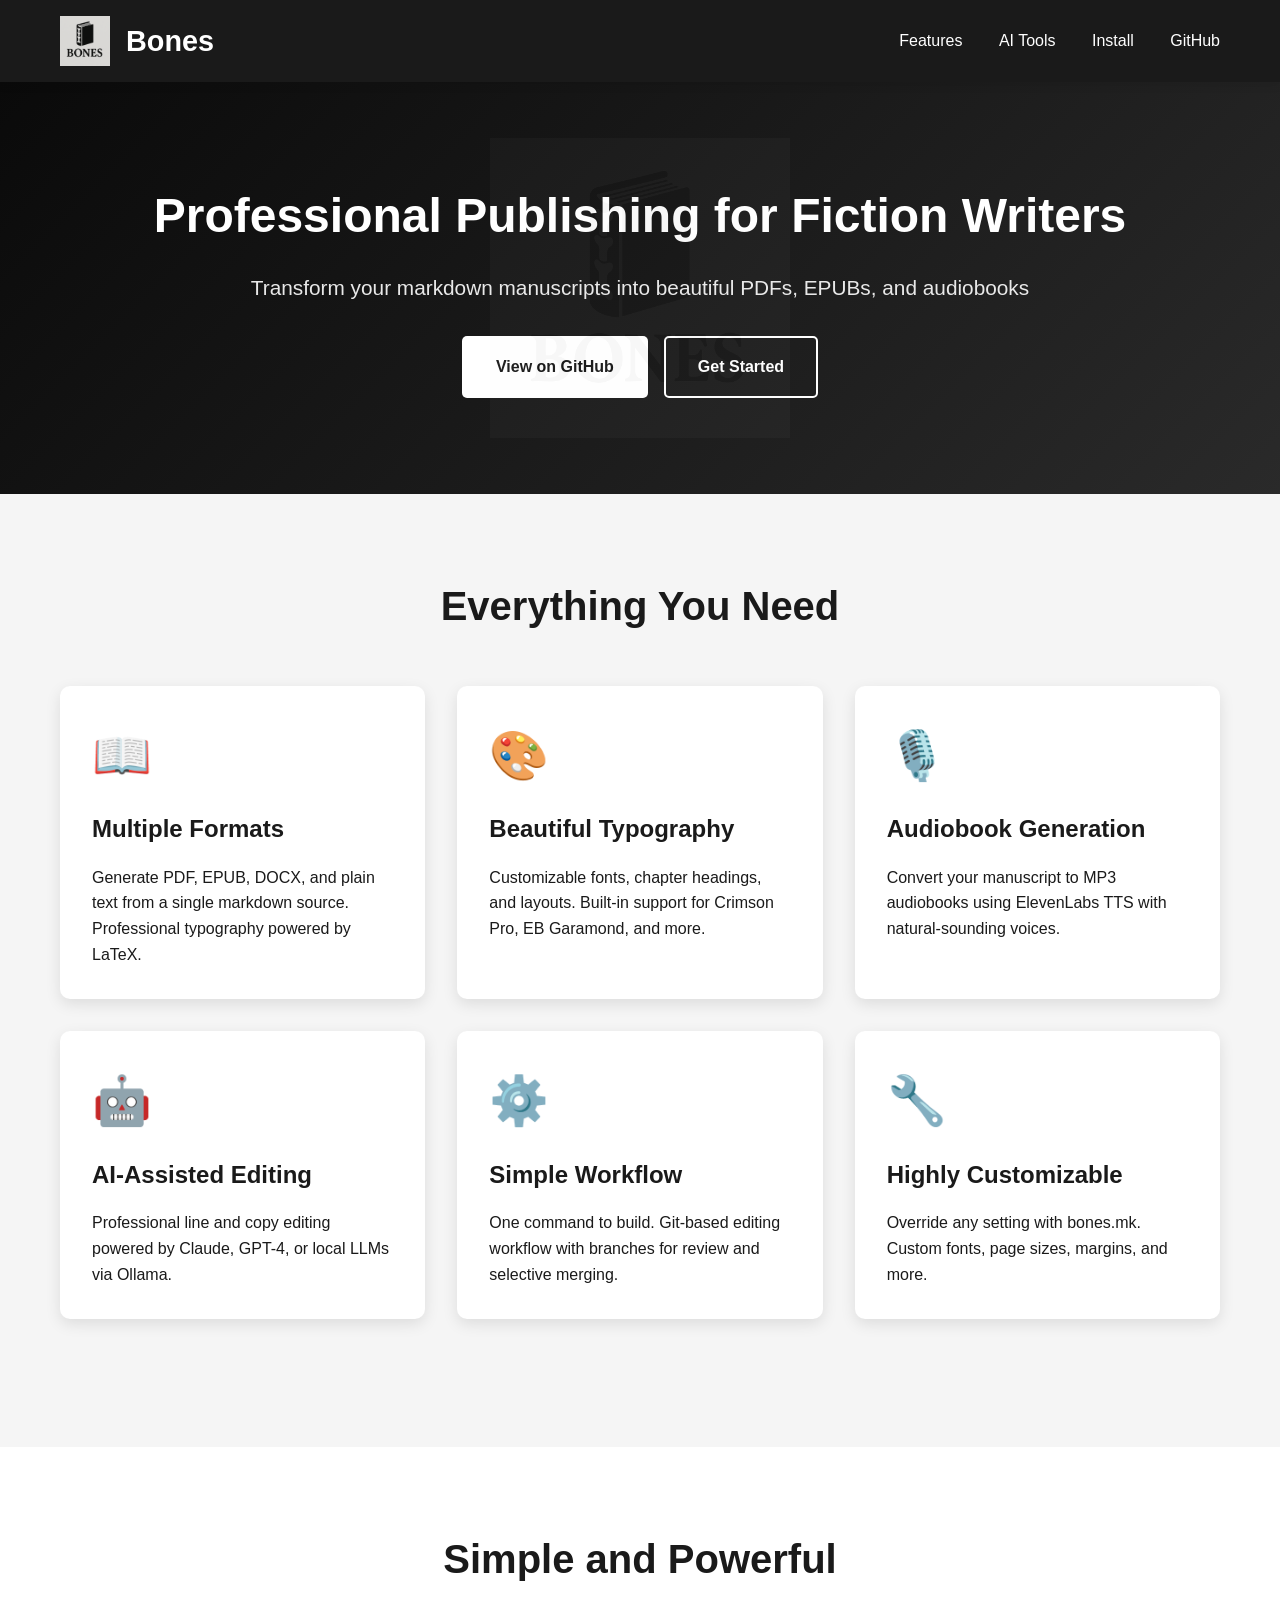
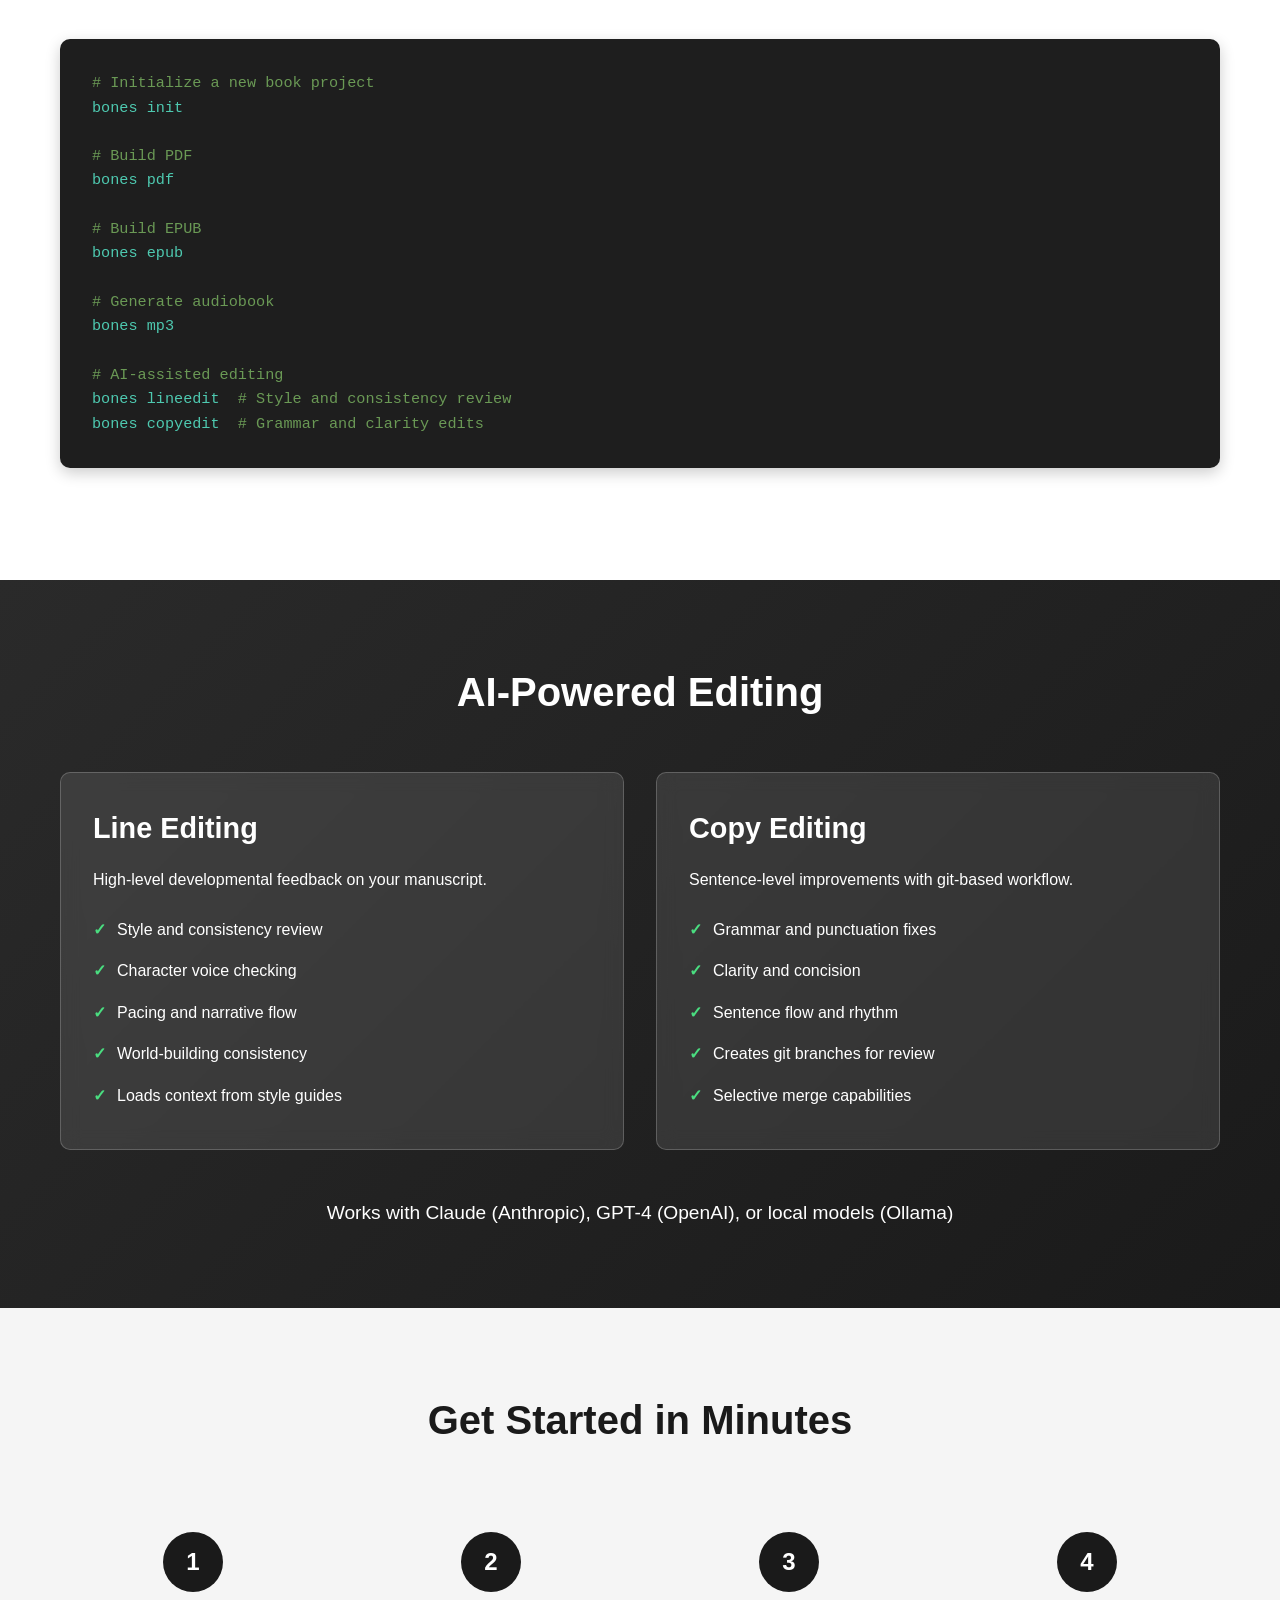
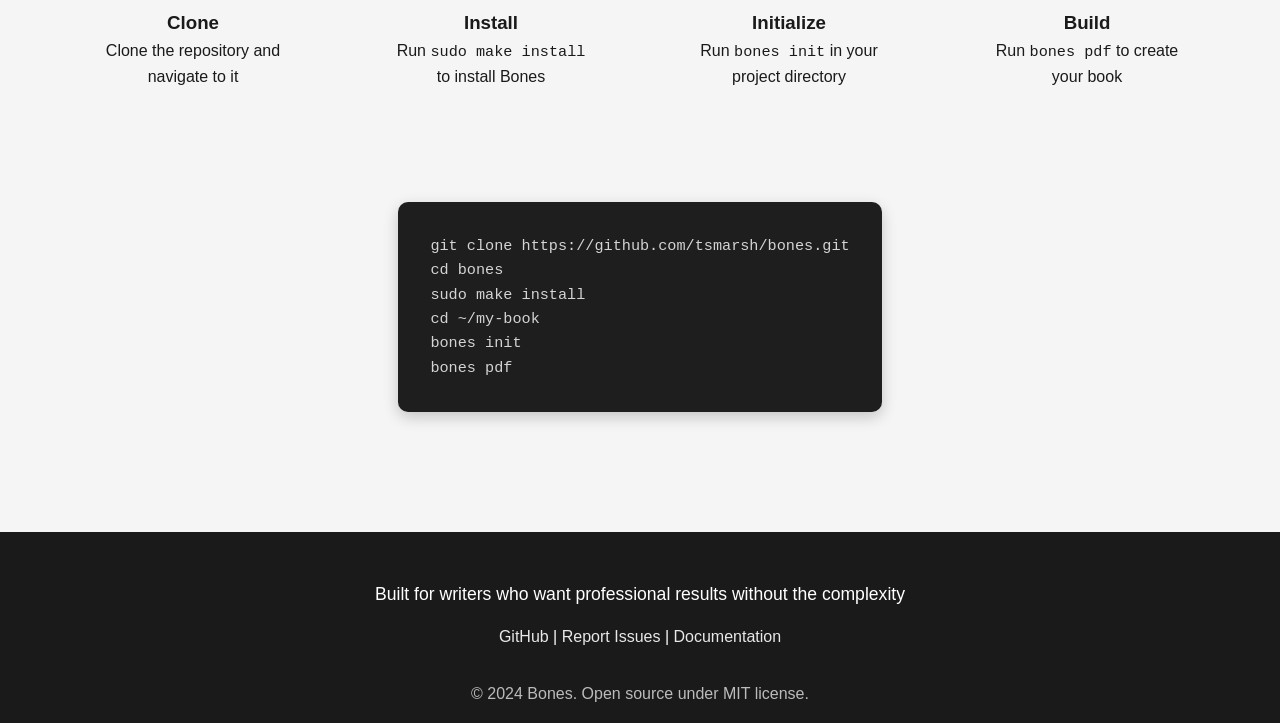
==== docs/index.html @ 6c6af1ef "adding product page" ====
<!DOCTYPE html>
<html lang="en">
<head>
    <meta charset="UTF-8">
    <meta name="viewport" content="width=device-width, initial-scale=1.0">
    <meta name="description" content="Bones - A professional publishing toolchain for fiction writers. Transform markdown into beautiful PDFs, EPUBs, and audiobooks with AI-assisted editing.">
    <title>Bones - Professional Publishing for Fiction Writers</title>
    <style>
        * {
            margin: 0;
            padding: 0;
            box-sizing: border-box;
        }

        :root {
            --primary: #1a1a1a;
            --secondary: #2a2a2a;
            --accent: #404040;
            --light: #f5f5f5;
            --dark: #0a0a0a;
            --code-bg: #1e1e1e;
            --bone-white: #e8e8e8;
        }

        body {
            font-family: -apple-system, BlinkMacSystemFont, 'Segoe UI', Roboto, 'Helvetica Neue', Arial, sans-serif;
            line-height: 1.6;
            color: var(--primary);
            background: #fff;
        }

        .container {
            max-width: 1200px;
            margin: 0 auto;
            padding: 0 20px;
        }

        /* Header */
        header {
            background: var(--primary);
            color: white;
            padding: 1rem 0;
            position: sticky;
            top: 0;
            z-index: 100;
            box-shadow: 0 2px 10px rgba(0,0,0,0.1);
        }

        header .container {
            display: flex;
            justify-content: space-between;
            align-items: center;
        }

        header .logo-container {
            display: flex;
            align-items: center;
            gap: 1rem;
        }

        header .logo {
            height: 50px;
            width: auto;
        }

        header h1 {
            font-size: 1.8rem;
            font-weight: 700;
        }

        nav a {
            color: white;
            text-decoration: none;
            margin-left: 2rem;
            font-weight: 500;
            transition: color 0.3s;
        }

        nav a:hover {
            color: var(--bone-white);
        }

        /* Hero */
        .hero {
            background: linear-gradient(135deg, var(--dark) 0%, var(--secondary) 100%);
            color: white;
            padding: 6rem 0;
            text-align: center;
            position: relative;
            overflow: hidden;
        }

        .hero::before {
            content: '';
            position: absolute;
            top: 50%;
            left: 50%;
            transform: translate(-50%, -50%);
            width: 300px;
            height: 300px;
            background-image: url('images/logo.png');
            background-size: contain;
            background-repeat: no-repeat;
            opacity: 0.03;
            pointer-events: none;
        }

        .hero h2 {
            font-size: 3rem;
            margin-bottom: 1rem;
            font-weight: 700;
        }

        .hero p {
            font-size: 1.3rem;
            margin-bottom: 2rem;
            opacity: 0.9;
        }

        .cta-buttons {
            display: flex;
            gap: 1rem;
            justify-content: center;
            flex-wrap: wrap;
        }

        .btn {
            display: inline-block;
            padding: 1rem 2rem;
            border-radius: 5px;
            text-decoration: none;
            font-weight: 600;
            transition: all 0.3s;
            border: 2px solid transparent;
        }

        .btn-primary {
            background: white;
            color: var(--primary);
        }

        .btn-primary:hover {
            background: var(--bone-white);
            transform: translateY(-2px);
            box-shadow: 0 5px 15px rgba(255, 255, 255, 0.3);
        }

        .btn-secondary {
            background: transparent;
            color: white;
            border: 2px solid white;
        }

        .btn-secondary:hover {
            background: white;
            color: var(--primary);
        }

        /* Features */
        .features {
            padding: 5rem 0;
            background: var(--light);
        }

        .section-title {
            text-align: center;
            font-size: 2.5rem;
            margin-bottom: 3rem;
            color: var(--primary);
        }

        .feature-grid {
            display: grid;
            grid-template-columns: repeat(auto-fit, minmax(300px, 1fr));
            gap: 2rem;
            margin-bottom: 3rem;
        }

        .feature-card {
            background: white;
            padding: 2rem;
            border-radius: 10px;
            box-shadow: 0 5px 15px rgba(0,0,0,0.1);
            transition: transform 0.3s;
        }

        .feature-card:hover {
            transform: translateY(-5px);
        }

        .feature-card h3 {
            color: var(--primary);
            margin-bottom: 1rem;
            font-size: 1.5rem;
        }

        .feature-icon {
            font-size: 3rem;
            margin-bottom: 1rem;
        }

        /* Code Section */
        .code-demo {
            padding: 5rem 0;
            background: white;
        }

        pre {
            background: var(--code-bg);
            color: #d4d4d4;
            padding: 2rem;
            border-radius: 10px;
            overflow-x: auto;
            margin: 2rem 0;
            box-shadow: 0 5px 15px rgba(0,0,0,0.2);
        }

        code {
            font-family: 'Courier New', Courier, monospace;
            font-size: 0.95rem;
        }

        .comment {
            color: #6a9955;
        }

        .command {
            color: #4ec9b0;
        }

        /* AI Features */
        .ai-features {
            padding: 5rem 0;
            background: linear-gradient(135deg, var(--secondary) 0%, var(--primary) 100%);
            color: white;
        }

        .ai-features .section-title {
            color: white;
        }

        .ai-grid {
            display: grid;
            grid-template-columns: repeat(auto-fit, minmax(350px, 1fr));
            gap: 2rem;
        }

        .ai-card {
            background: rgba(255,255,255,0.1);
            backdrop-filter: blur(10px);
            padding: 2rem;
            border-radius: 10px;
            border: 1px solid rgba(255,255,255,0.2);
        }

        .ai-card h3 {
            font-size: 1.8rem;
            margin-bottom: 1rem;
        }

        .ai-card ul {
            list-style: none;
            margin-top: 1rem;
        }

        .ai-card li {
            padding: 0.5rem 0;
            padding-left: 1.5rem;
            position: relative;
        }

        .ai-card li:before {
            content: "✓";
            position: absolute;
            left: 0;
            color: #4ade80;
            font-weight: bold;
        }

        /* Installation */
        .installation {
            padding: 5rem 0;
            background: var(--light);
        }

        .install-steps {
            display: grid;
            grid-template-columns: repeat(auto-fit, minmax(250px, 1fr));
            gap: 2rem;
            margin-top: 2rem;
        }

        .step {
            text-align: center;
            padding: 2rem;
        }

        .step-number {
            width: 60px;
            height: 60px;
            background: var(--primary);
            color: white;
            border-radius: 50%;
            display: flex;
            align-items: center;
            justify-content: center;
            font-size: 1.5rem;
            font-weight: bold;
            margin: 0 auto 1rem;
        }

        /* Footer */
        footer {
            background: var(--primary);
            color: white;
            padding: 3rem 0 1rem;
            text-align: center;
        }

        footer a {
            color: var(--bone-white);
            text-decoration: none;
        }

        footer a:hover {
            text-decoration: underline;
            color: white;
        }

        /* Responsive */
        @media (max-width: 768px) {
            .hero h2 {
                font-size: 2rem;
            }

            .hero p {
                font-size: 1.1rem;
            }

            nav {
                display: none;
            }

            .feature-grid,
            .ai-grid {
                grid-template-columns: 1fr;
            }
        }
    </style>
</head>
<body>
    <header>
        <div class="container">
            <div class="logo-container">
                <img src="images/logo.png" alt="Bones Logo" class="logo">
                <h1>Bones</h1>
            </div>
            <nav>
                <a href="#features">Features</a>
                <a href="#ai">AI Tools</a>
                <a href="#install">Install</a>
                <a href="https://github.com/tsmarsh/bones">GitHub</a>
            </nav>
        </div>
    </header>

    <section class="hero">
        <div class="container">
            <h2>Professional Publishing for Fiction Writers</h2>
            <p>Transform your markdown manuscripts into beautiful PDFs, EPUBs, and audiobooks</p>
            <div class="cta-buttons">
                <a href="https://github.com/tsmarsh/bones" class="btn btn-primary">View on GitHub</a>
                <a href="#install" class="btn btn-secondary">Get Started</a>
            </div>
        </div>
    </section>

    <section id="features" class="features">
        <div class="container">
            <h2 class="section-title">Everything You Need</h2>
            <div class="feature-grid">
                <div class="feature-card">
                    <div class="feature-icon">📖</div>
                    <h3>Multiple Formats</h3>
                    <p>Generate PDF, EPUB, DOCX, and plain text from a single markdown source. Professional typography powered by LaTeX.</p>
                </div>
                <div class="feature-card">
                    <div class="feature-icon">🎨</div>
                    <h3>Beautiful Typography</h3>
                    <p>Customizable fonts, chapter headings, and layouts. Built-in support for Crimson Pro, EB Garamond, and more.</p>
                </div>
                <div class="feature-card">
                    <div class="feature-icon">🎙️</div>
                    <h3>Audiobook Generation</h3>
                    <p>Convert your manuscript to MP3 audiobooks using ElevenLabs TTS with natural-sounding voices.</p>
                </div>
                <div class="feature-card">
                    <div class="feature-icon">🤖</div>
                    <h3>AI-Assisted Editing</h3>
                    <p>Professional line and copy editing powered by Claude, GPT-4, or local LLMs via Ollama.</p>
                </div>
                <div class="feature-card">
                    <div class="feature-icon">⚙️</div>
                    <h3>Simple Workflow</h3>
                    <p>One command to build. Git-based editing workflow with branches for review and selective merging.</p>
                </div>
                <div class="feature-card">
                    <div class="feature-icon">🔧</div>
                    <h3>Highly Customizable</h3>
                    <p>Override any setting with bones.mk. Custom fonts, page sizes, margins, and more.</p>
                </div>
            </div>
        </div>
    </section>

    <section class="code-demo">
        <div class="container">
            <h2 class="section-title">Simple and Powerful</h2>
            <pre><code><span class="comment"># Initialize a new book project</span>
<span class="command">bones init</span>

<span class="comment"># Build PDF</span>
<span class="command">bones pdf</span>

<span class="comment"># Build EPUB</span>
<span class="command">bones epub</span>

<span class="comment"># Generate audiobook</span>
<span class="command">bones mp3</span>

<span class="comment"># AI-assisted editing</span>
<span class="command">bones lineedit</span>  <span class="comment"># Style and consistency review</span>
<span class="command">bones copyedit</span>  <span class="comment"># Grammar and clarity edits</span></code></pre>
        </div>
    </section>

    <section id="ai" class="ai-features">
        <div class="container">
            <h2 class="section-title">AI-Powered Editing</h2>
            <div class="ai-grid">
                <div class="ai-card">
                    <h3>Line Editing</h3>
                    <p>High-level developmental feedback on your manuscript.</p>
                    <ul>
                        <li>Style and consistency review</li>
                        <li>Character voice checking</li>
                        <li>Pacing and narrative flow</li>
                        <li>World-building consistency</li>
                        <li>Loads context from style guides</li>
                    </ul>
                </div>
                <div class="ai-card">
                    <h3>Copy Editing</h3>
                    <p>Sentence-level improvements with git-based workflow.</p>
                    <ul>
                        <li>Grammar and punctuation fixes</li>
                        <li>Clarity and concision</li>
                        <li>Sentence flow and rhythm</li>
                        <li>Creates git branches for review</li>
                        <li>Selective merge capabilities</li>
                    </ul>
                </div>
            </div>
            <div style="text-align: center; margin-top: 3rem;">
                <p style="font-size: 1.2rem;">Works with Claude (Anthropic), GPT-4 (OpenAI), or local models (Ollama)</p>
            </div>
        </div>
    </section>

    <section id="install" class="installation">
        <div class="container">
            <h2 class="section-title">Get Started in Minutes</h2>
            <div class="install-steps">
                <div class="step">
                    <div class="step-number">1</div>
                    <h3>Clone</h3>
                    <p>Clone the repository and navigate to it</p>
                </div>
                <div class="step">
                    <div class="step-number">2</div>
                    <h3>Install</h3>
                    <p>Run <code>sudo make install</code> to install Bones</p>
                </div>
                <div class="step">
                    <div class="step-number">3</div>
                    <h3>Initialize</h3>
                    <p>Run <code>bones init</code> in your project directory</p>
                </div>
                <div class="step">
                    <div class="step-number">4</div>
                    <h3>Build</h3>
                    <p>Run <code>bones pdf</code> to create your book</p>
                </div>
            </div>
            <div style="text-align: center; margin-top: 3rem;">
                <pre style="display: inline-block; text-align: left;"><code>git clone https://github.com/tsmarsh/bones.git
cd bones
sudo make install
cd ~/my-book
bones init
bones pdf</code></pre>
            </div>
        </div>
    </section>

    <footer>
        <div class="container">
            <p style="margin-bottom: 1rem; font-size: 1.1rem;">Built for writers who want professional results without the complexity</p>
            <p><a href="https://github.com/tsmarsh/bones">GitHub</a> | <a href="https://github.com/tsmarsh/bones/issues">Report Issues</a> | <a href="https://github.com/tsmarsh/bones/blob/main/README.md">Documentation</a></p>
            <p style="margin-top: 2rem; opacity: 0.7;">&copy; 2024 Bones. Open source under MIT license.</p>
        </div>
    </footer>
</body>
</html>
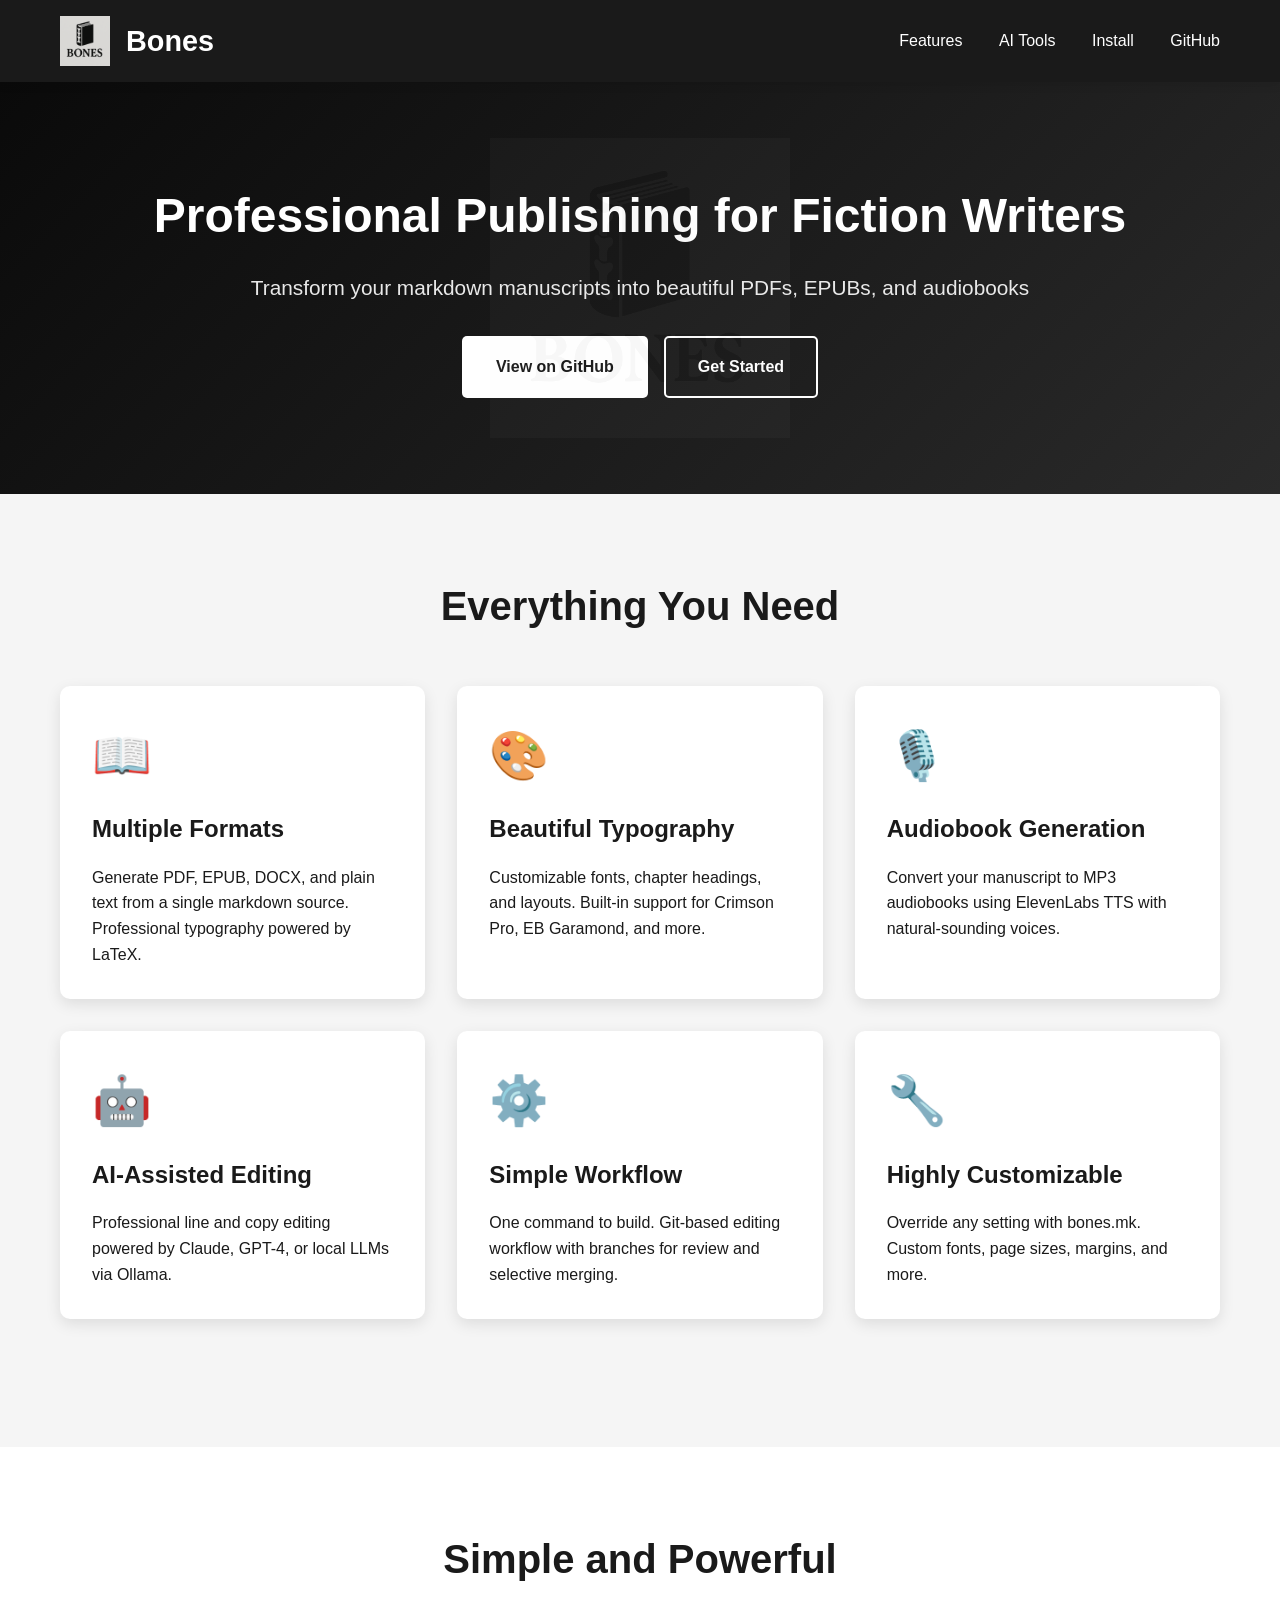
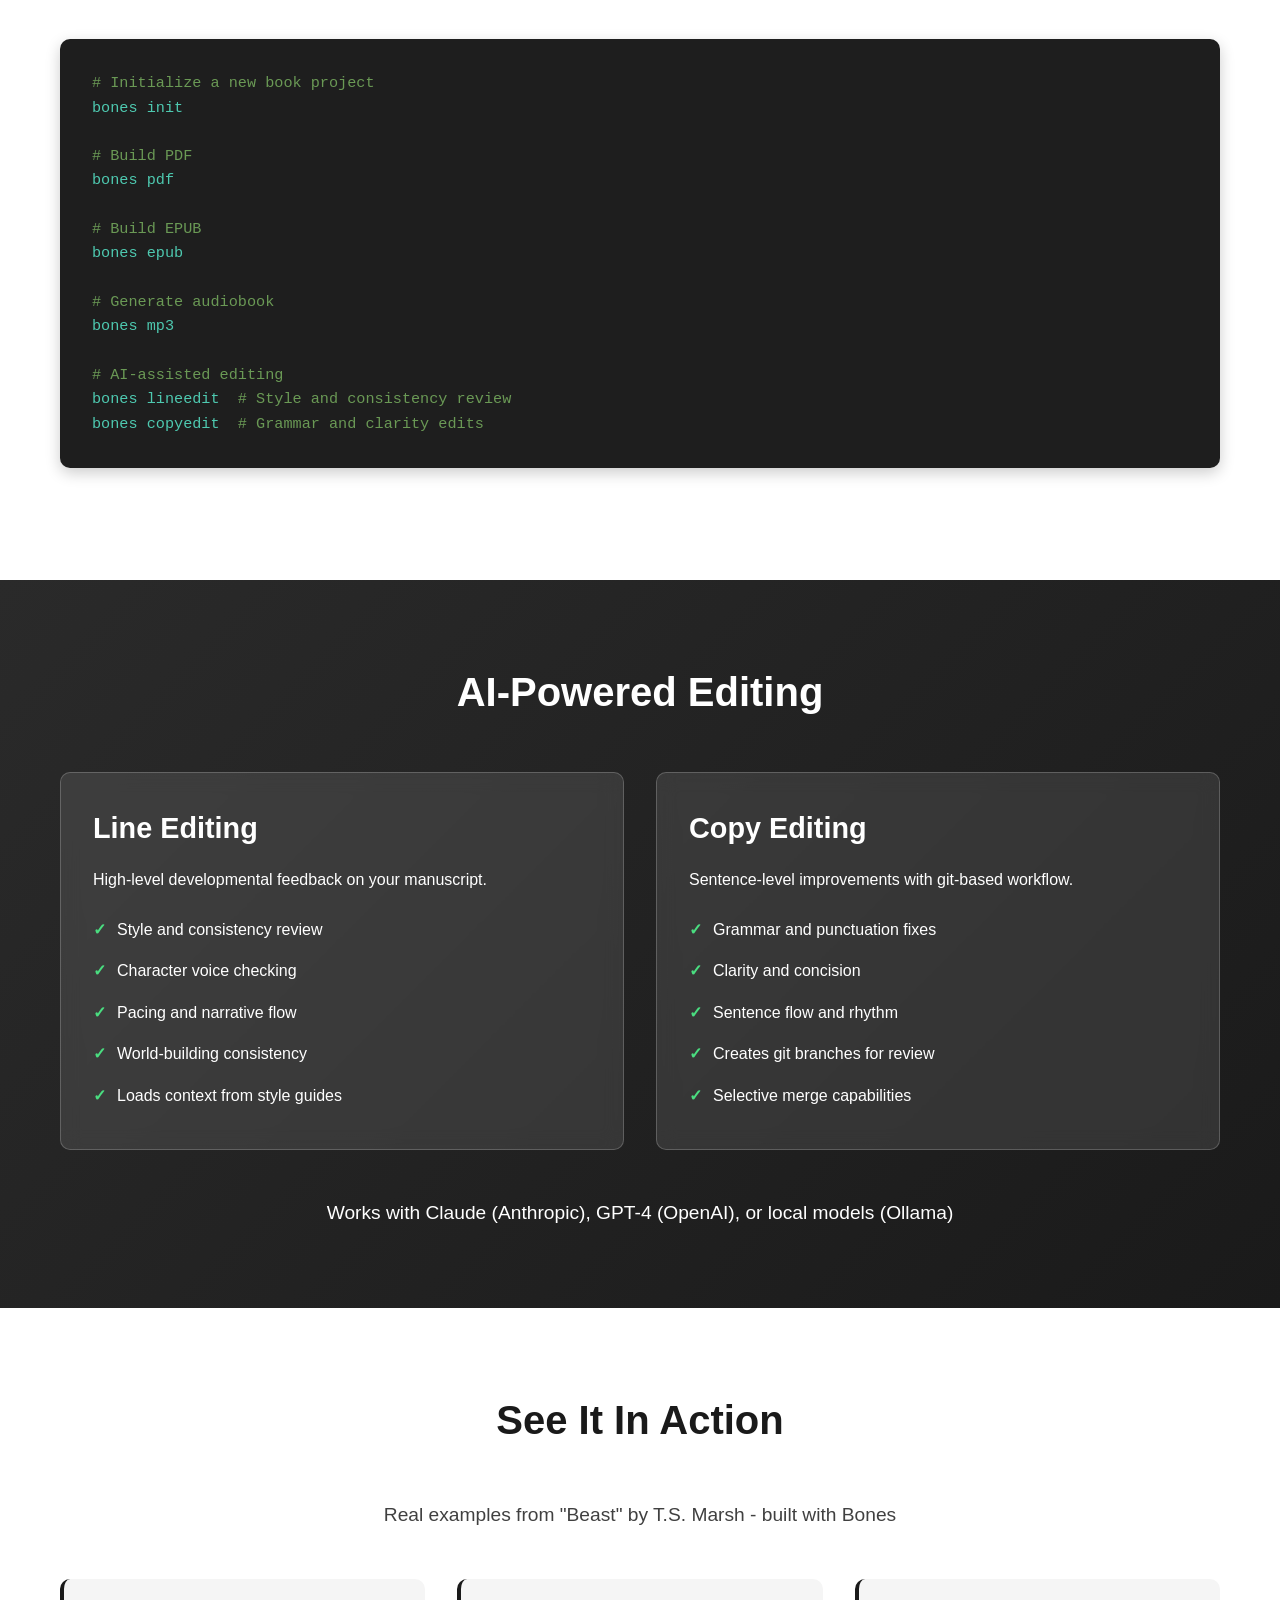
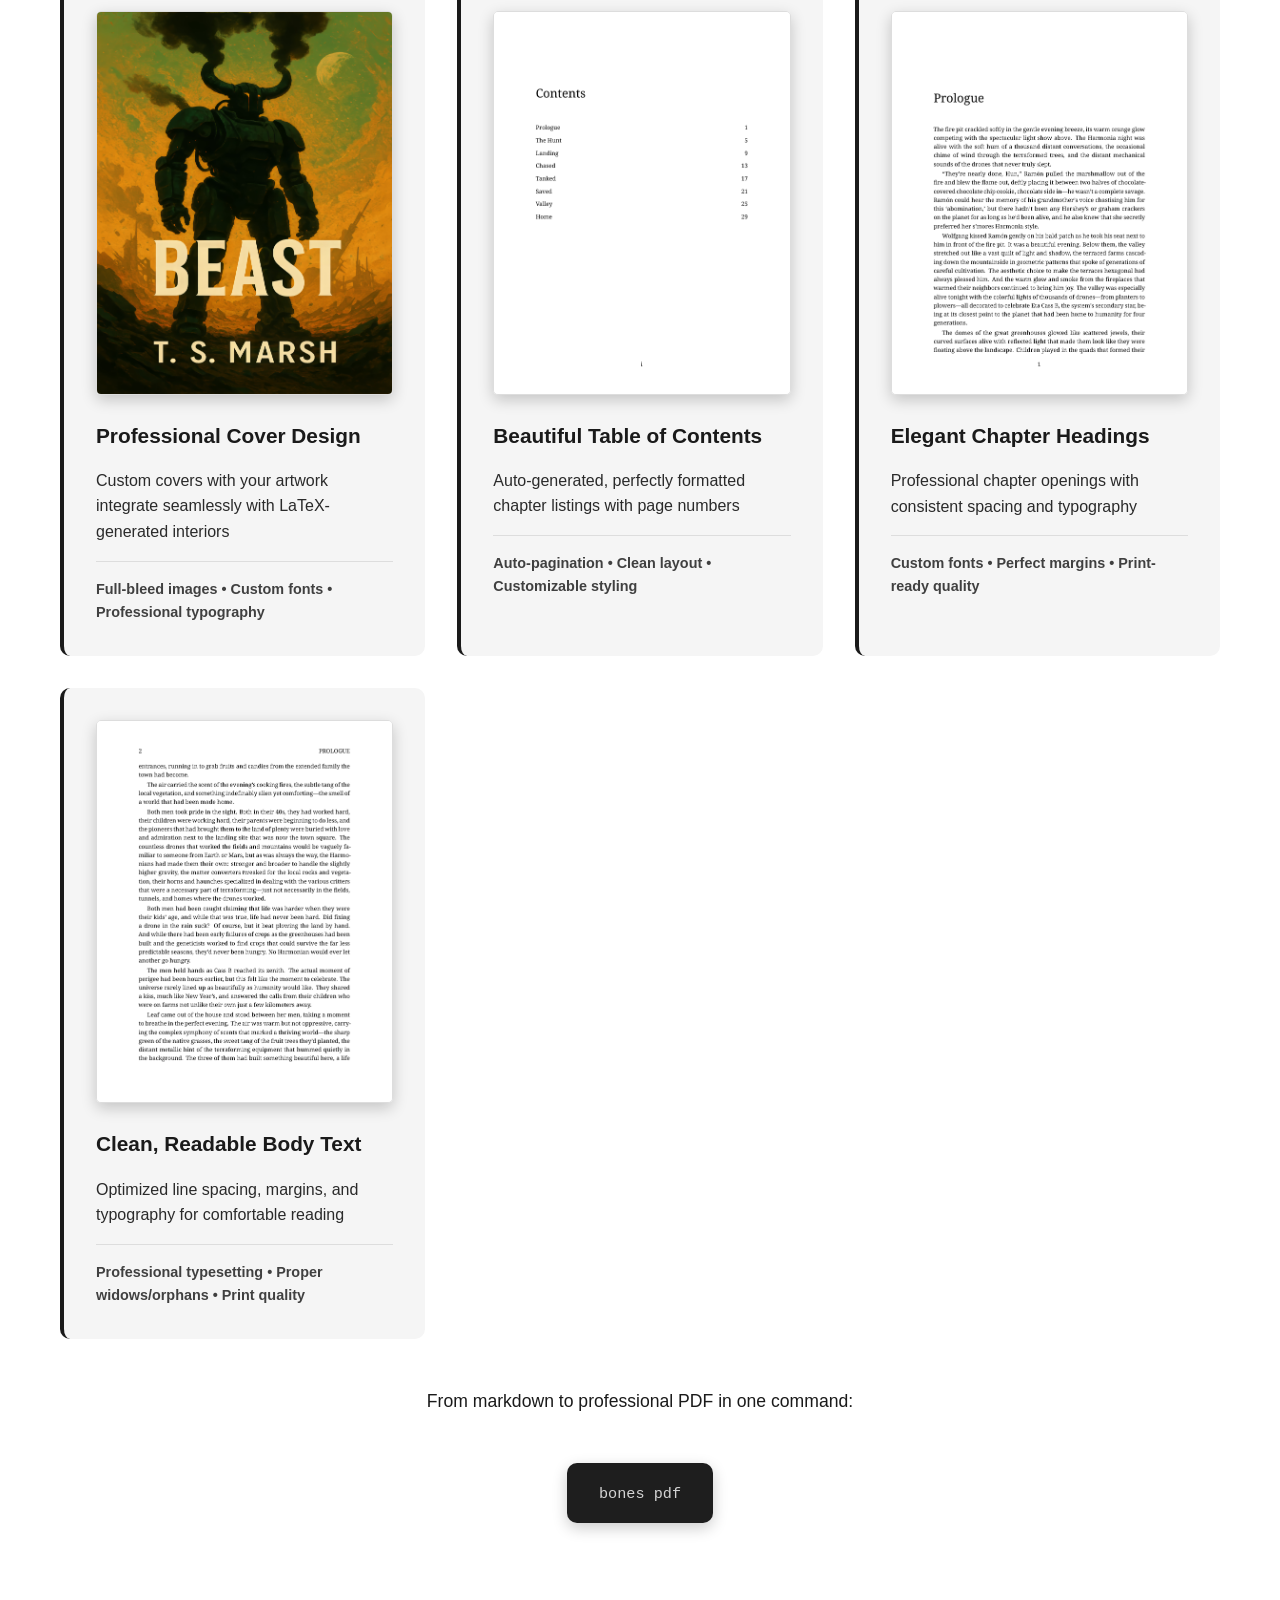
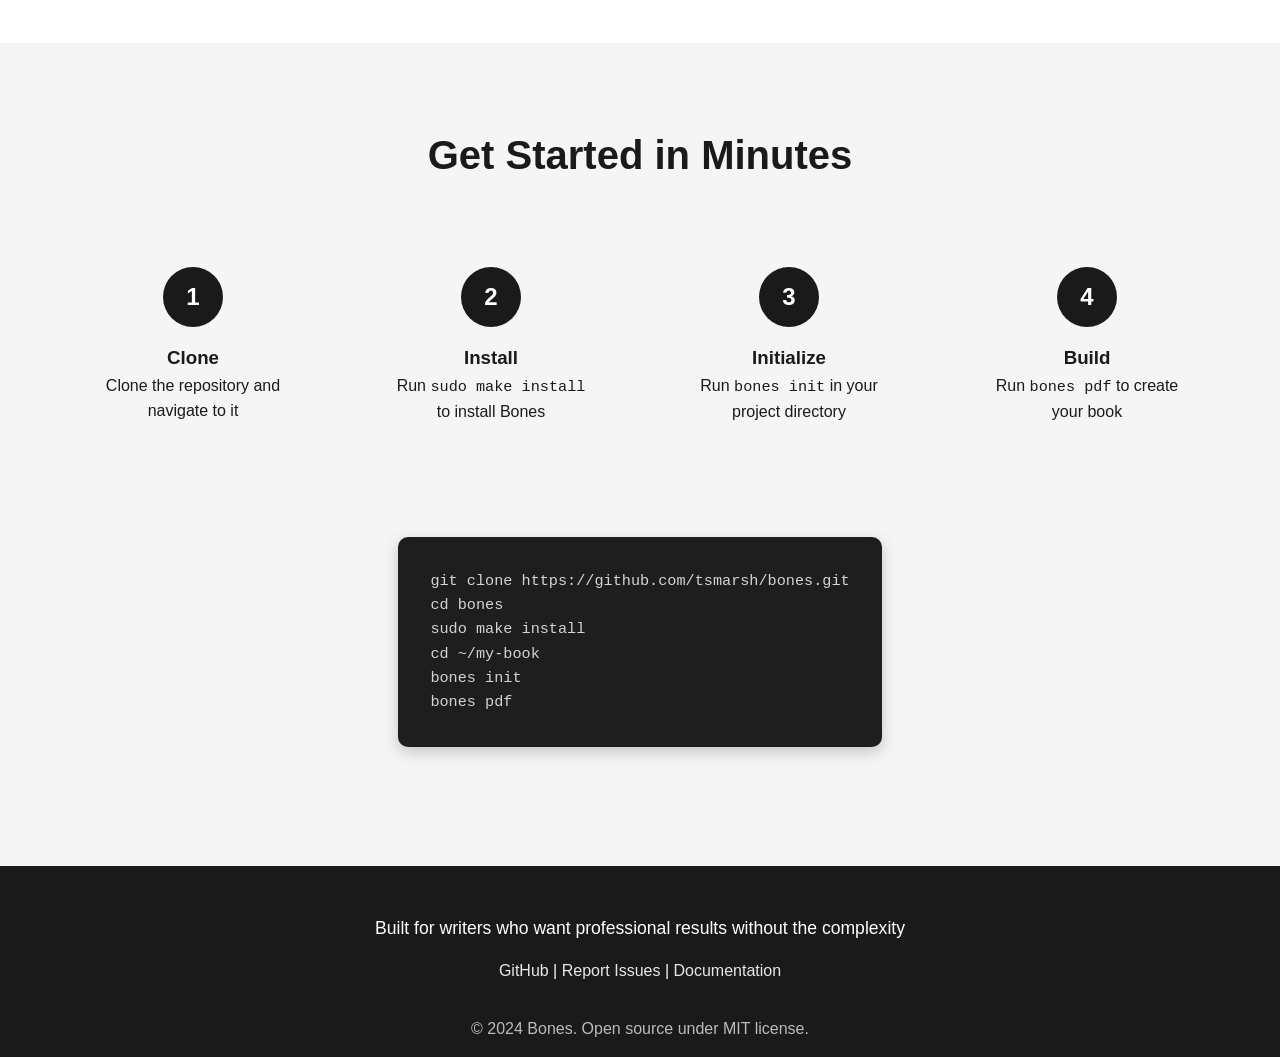
==== commit a1100fd9: "adding action shots" ====
--- a/docs/index.html
+++ b/docs/index.html
@@ -277,6 +277,62 @@
             font-weight: bold;
         }
 
+        /* Showcase */
+        .showcase {
+            padding: 5rem 0;
+            background: white;
+        }
+
+        .showcase-grid {
+            display: grid;
+            grid-template-columns: repeat(auto-fit, minmax(280px, 1fr));
+            gap: 2rem;
+        }
+
+        .showcase-item {
+            background: var(--light);
+            padding: 2rem;
+            border-radius: 10px;
+            border-left: 4px solid var(--primary);
+            transition: transform 0.3s, box-shadow 0.3s;
+            display: flex;
+            flex-direction: column;
+        }
+
+        .showcase-item:hover {
+            transform: translateY(-5px);
+            box-shadow: 0 10px 20px rgba(0,0,0,0.1);
+        }
+
+        .showcase-image {
+            width: 100%;
+            height: auto;
+            border-radius: 5px;
+            margin-bottom: 1.5rem;
+            box-shadow: 0 5px 15px rgba(0,0,0,0.2);
+            border: 1px solid #ddd;
+        }
+
+        .showcase-item h3 {
+            color: var(--primary);
+            margin-bottom: 1rem;
+            font-size: 1.3rem;
+        }
+
+        .showcase-item p {
+            color: var(--secondary);
+            margin-bottom: 1rem;
+            line-height: 1.6;
+        }
+
+        .feature-highlight {
+            font-size: 0.9rem;
+            color: var(--accent);
+            font-weight: 600;
+            padding-top: 1rem;
+            border-top: 1px solid #ddd;
+        }
+
         /* Installation */
         .installation {
             padding: 5rem 0;
@@ -467,6 +523,50 @@
         </div>
     </section>
 
+    <section class="showcase">
+        <div class="container">
+            <h2 class="section-title">See It In Action</h2>
+            <p style="text-align: center; font-size: 1.2rem; margin-bottom: 3rem; color: var(--accent);">
+                Real examples from "Beast" by T.S. Marsh - built with Bones
+            </p>
+
+            <div class="showcase-grid">
+                <div class="showcase-item">
+                    <img src="images/showcase/cover-01.png" alt="Beast book cover" class="showcase-image">
+                    <h3>Professional Cover Design</h3>
+                    <p>Custom covers with your artwork integrate seamlessly with LaTeX-generated interiors</p>
+                    <div class="feature-highlight">Full-bleed images • Custom fonts • Professional typography</div>
+                </div>
+
+                <div class="showcase-item">
+                    <img src="images/showcase/toc-03.png" alt="Table of contents" class="showcase-image">
+                    <h3>Beautiful Table of Contents</h3>
+                    <p>Auto-generated, perfectly formatted chapter listings with page numbers</p>
+                    <div class="feature-highlight">Auto-pagination • Clean layout • Customizable styling</div>
+                </div>
+
+                <div class="showcase-item">
+                    <img src="images/showcase/chapter-05.png" alt="Chapter heading" class="showcase-image">
+                    <h3>Elegant Chapter Headings</h3>
+                    <p>Professional chapter openings with consistent spacing and typography</p>
+                    <div class="feature-highlight">Custom fonts • Perfect margins • Print-ready quality</div>
+                </div>
+
+                <div class="showcase-item">
+                    <img src="images/showcase/body-06.png" alt="Body text sample" class="showcase-image">
+                    <h3>Clean, Readable Body Text</h3>
+                    <p>Optimized line spacing, margins, and typography for comfortable reading</p>
+                    <div class="feature-highlight">Professional typesetting • Proper widows/orphans • Print quality</div>
+                </div>
+            </div>
+
+            <div style="text-align: center; margin-top: 3rem;">
+                <p style="font-size: 1.1rem; margin-bottom: 1rem;">From markdown to professional PDF in one command:</p>
+                <pre style="display: inline-block; text-align: left; padding: 1rem 2rem; font-size: 1.1rem;"><code>bones pdf</code></pre>
+            </div>
+        </div>
+    </section>
+
     <section id="install" class="installation">
         <div class="container">
             <h2 class="section-title">Get Started in Minutes</h2>
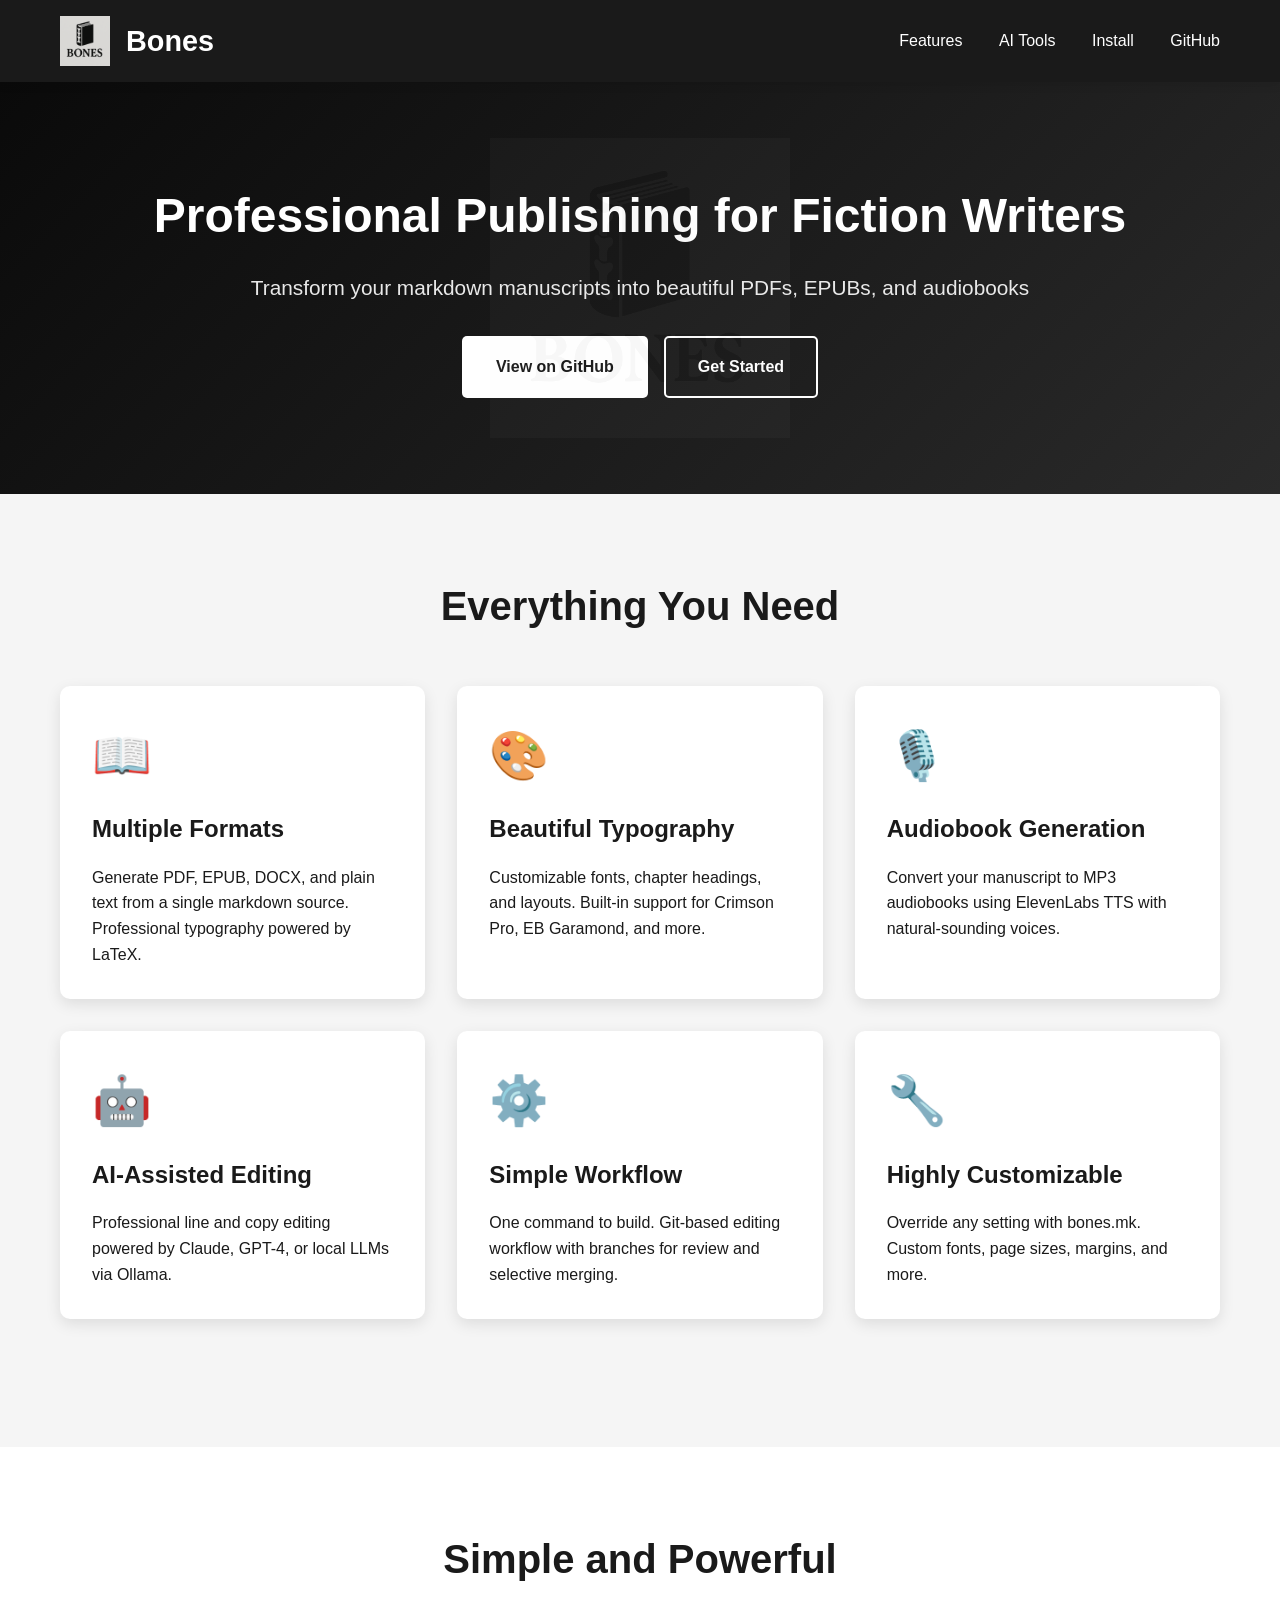
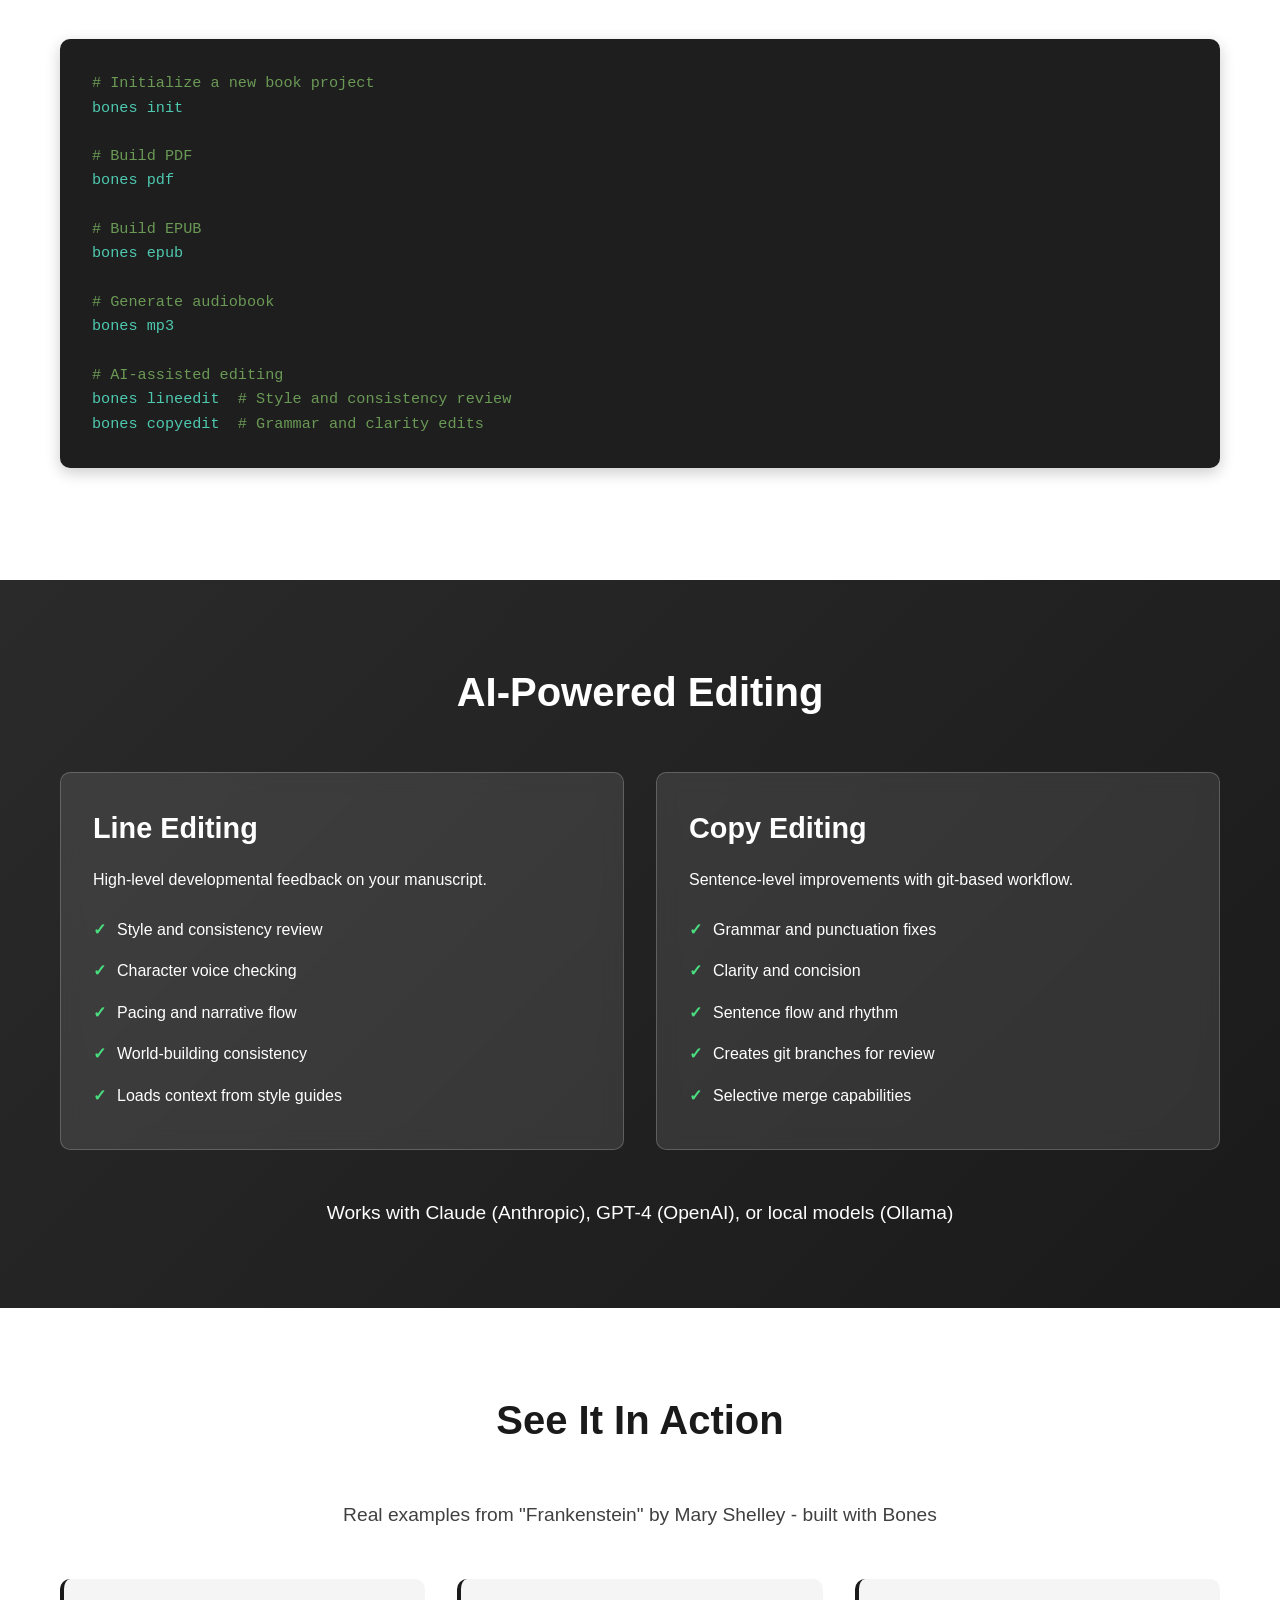
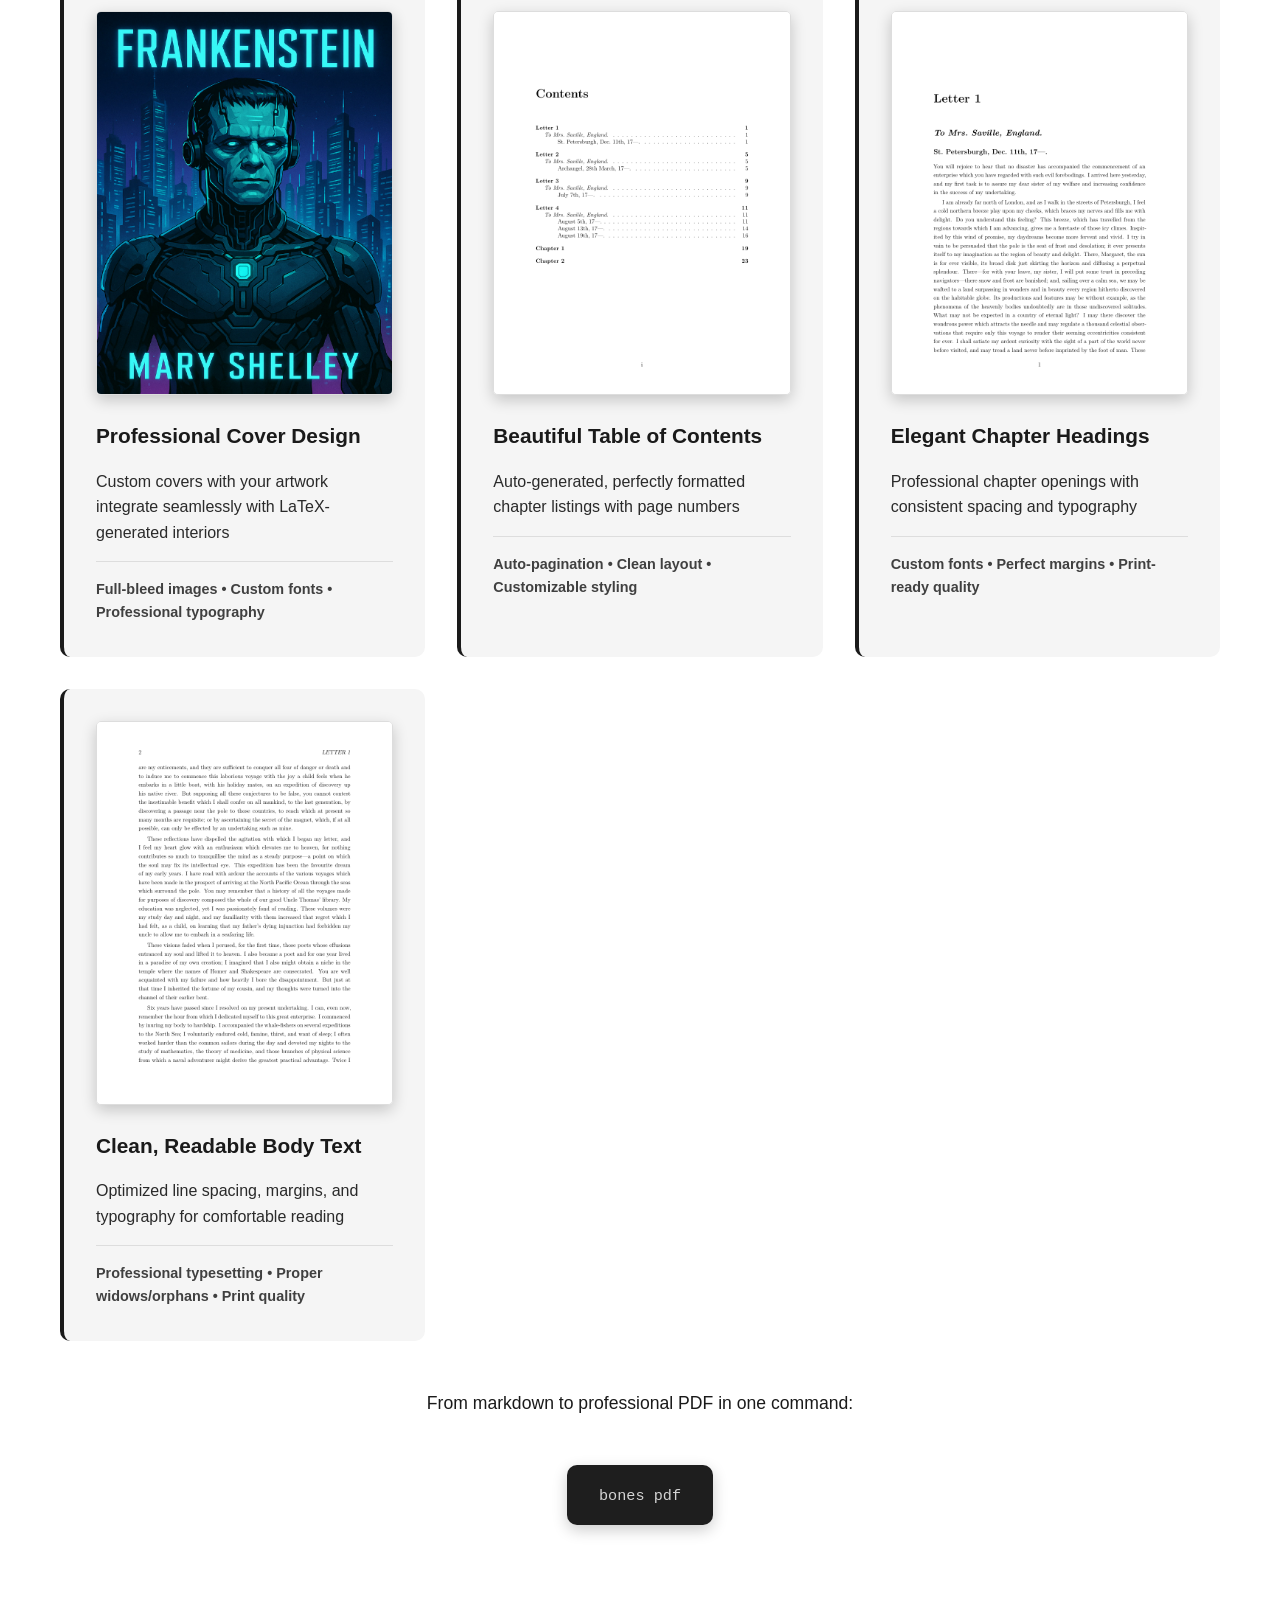
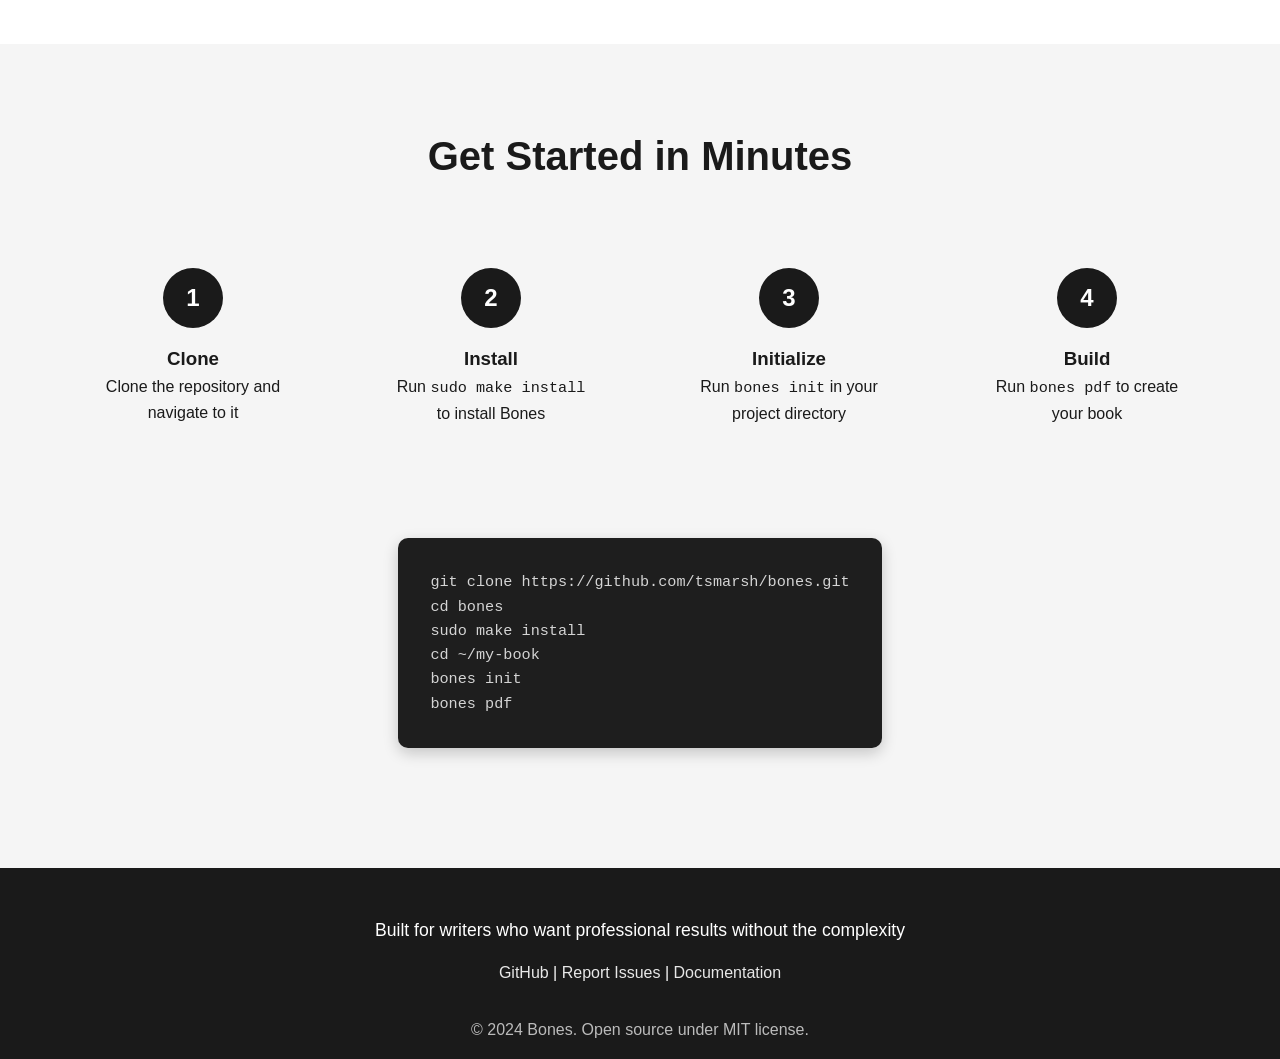
==== commit 6b6eedbb: "using better examples" ====
--- a/docs/index.html
+++ b/docs/index.html
@@ -527,12 +527,12 @@
         <div class="container">
             <h2 class="section-title">See It In Action</h2>
             <p style="text-align: center; font-size: 1.2rem; margin-bottom: 3rem; color: var(--accent);">
-                Real examples from "Beast" by T.S. Marsh - built with Bones
+                Real examples from "Frankenstein" by Mary Shelley - built with Bones
             </p>
 
             <div class="showcase-grid">
                 <div class="showcase-item">
-                    <img src="images/showcase/cover-01.png" alt="Beast book cover" class="showcase-image">
+                    <img src="images/showcase/cover-01.png" alt="Frankenstein book cover" class="showcase-image">
                     <h3>Professional Cover Design</h3>
                     <p>Custom covers with your artwork integrate seamlessly with LaTeX-generated interiors</p>
                     <div class="feature-highlight">Full-bleed images • Custom fonts • Professional typography</div>
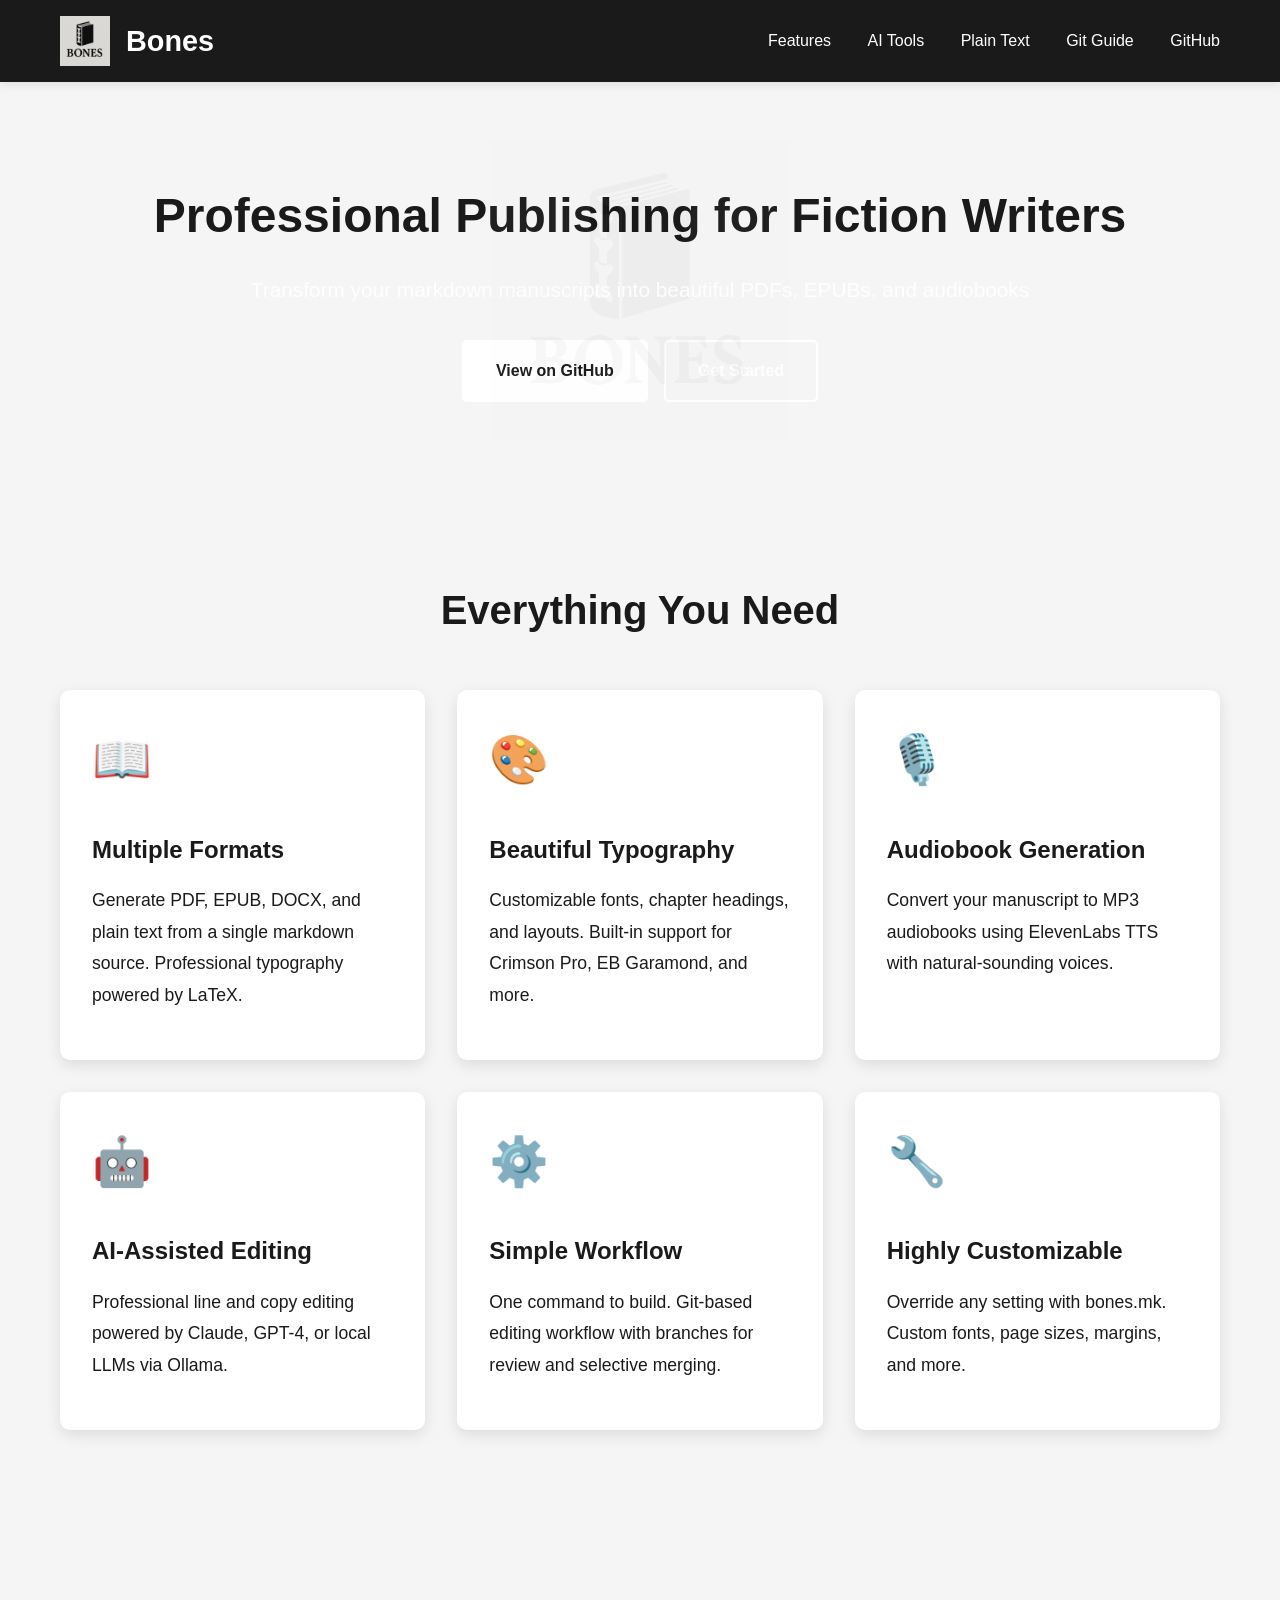
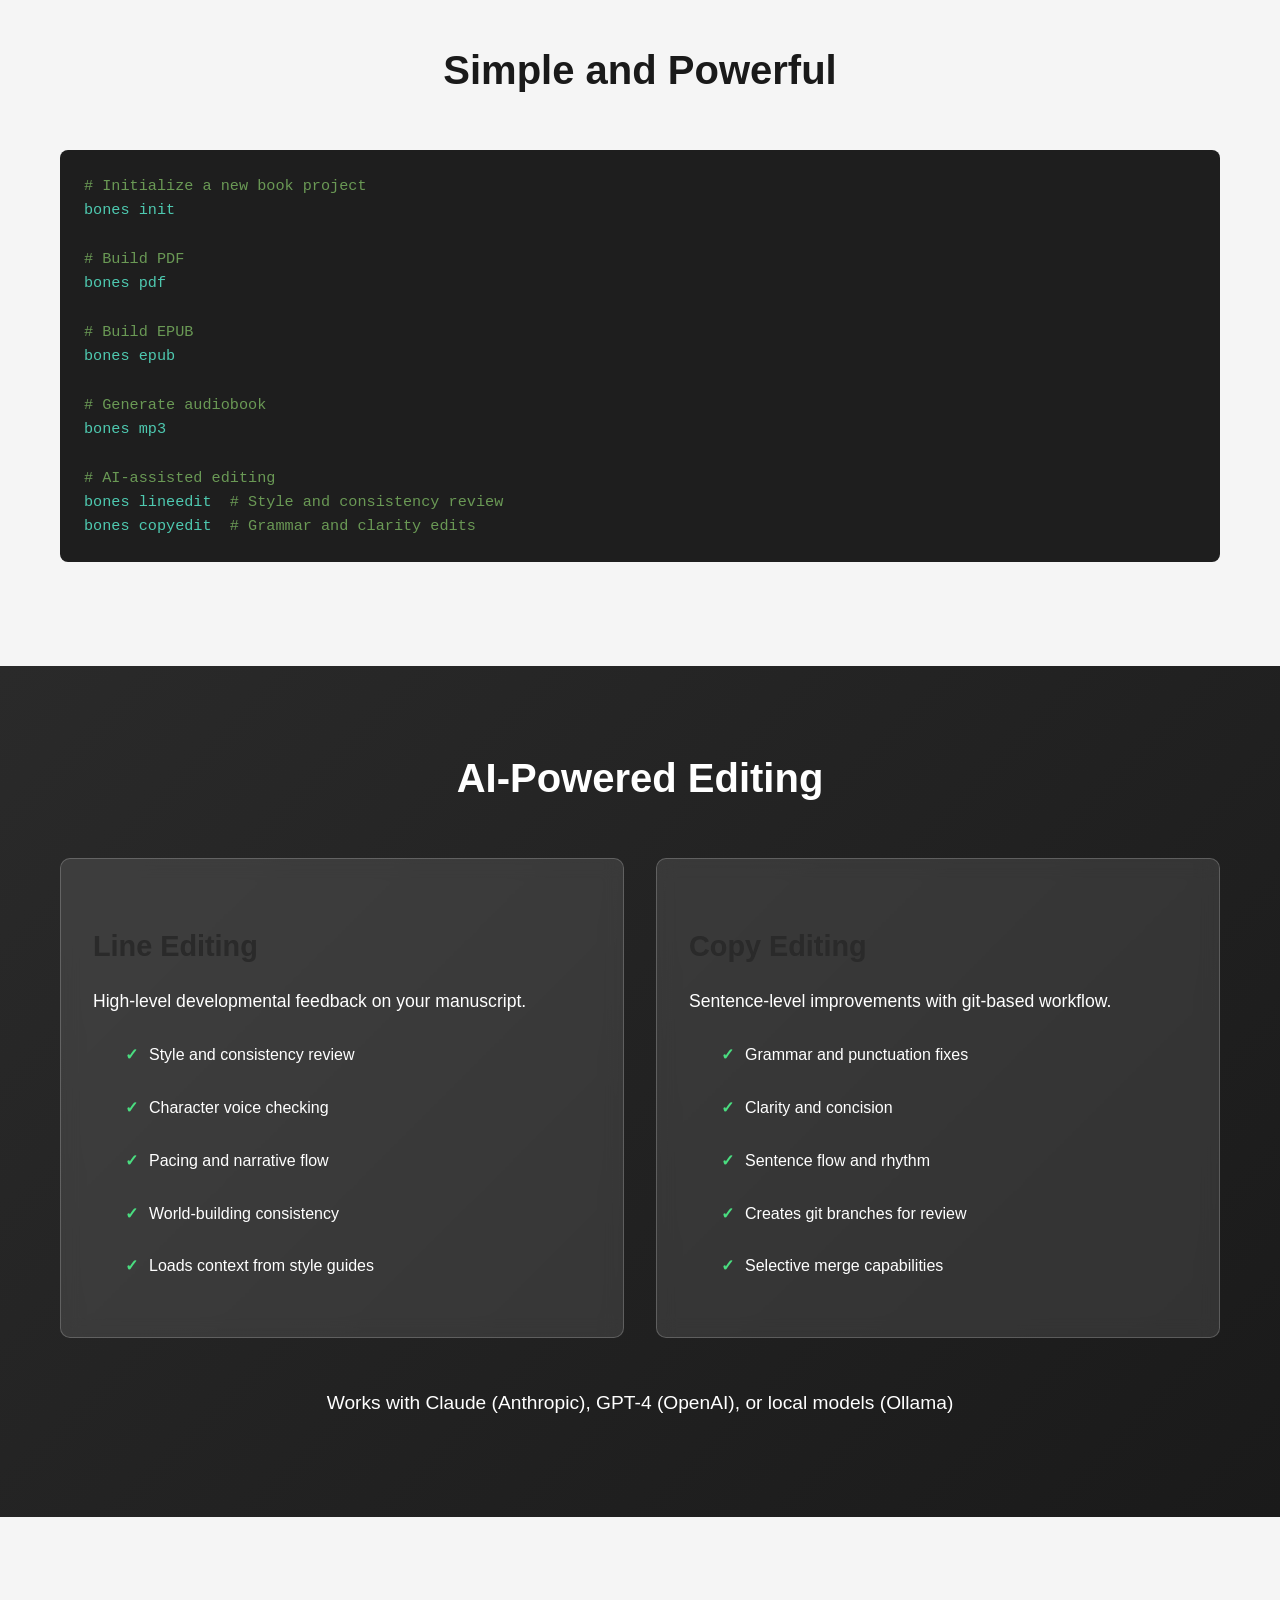
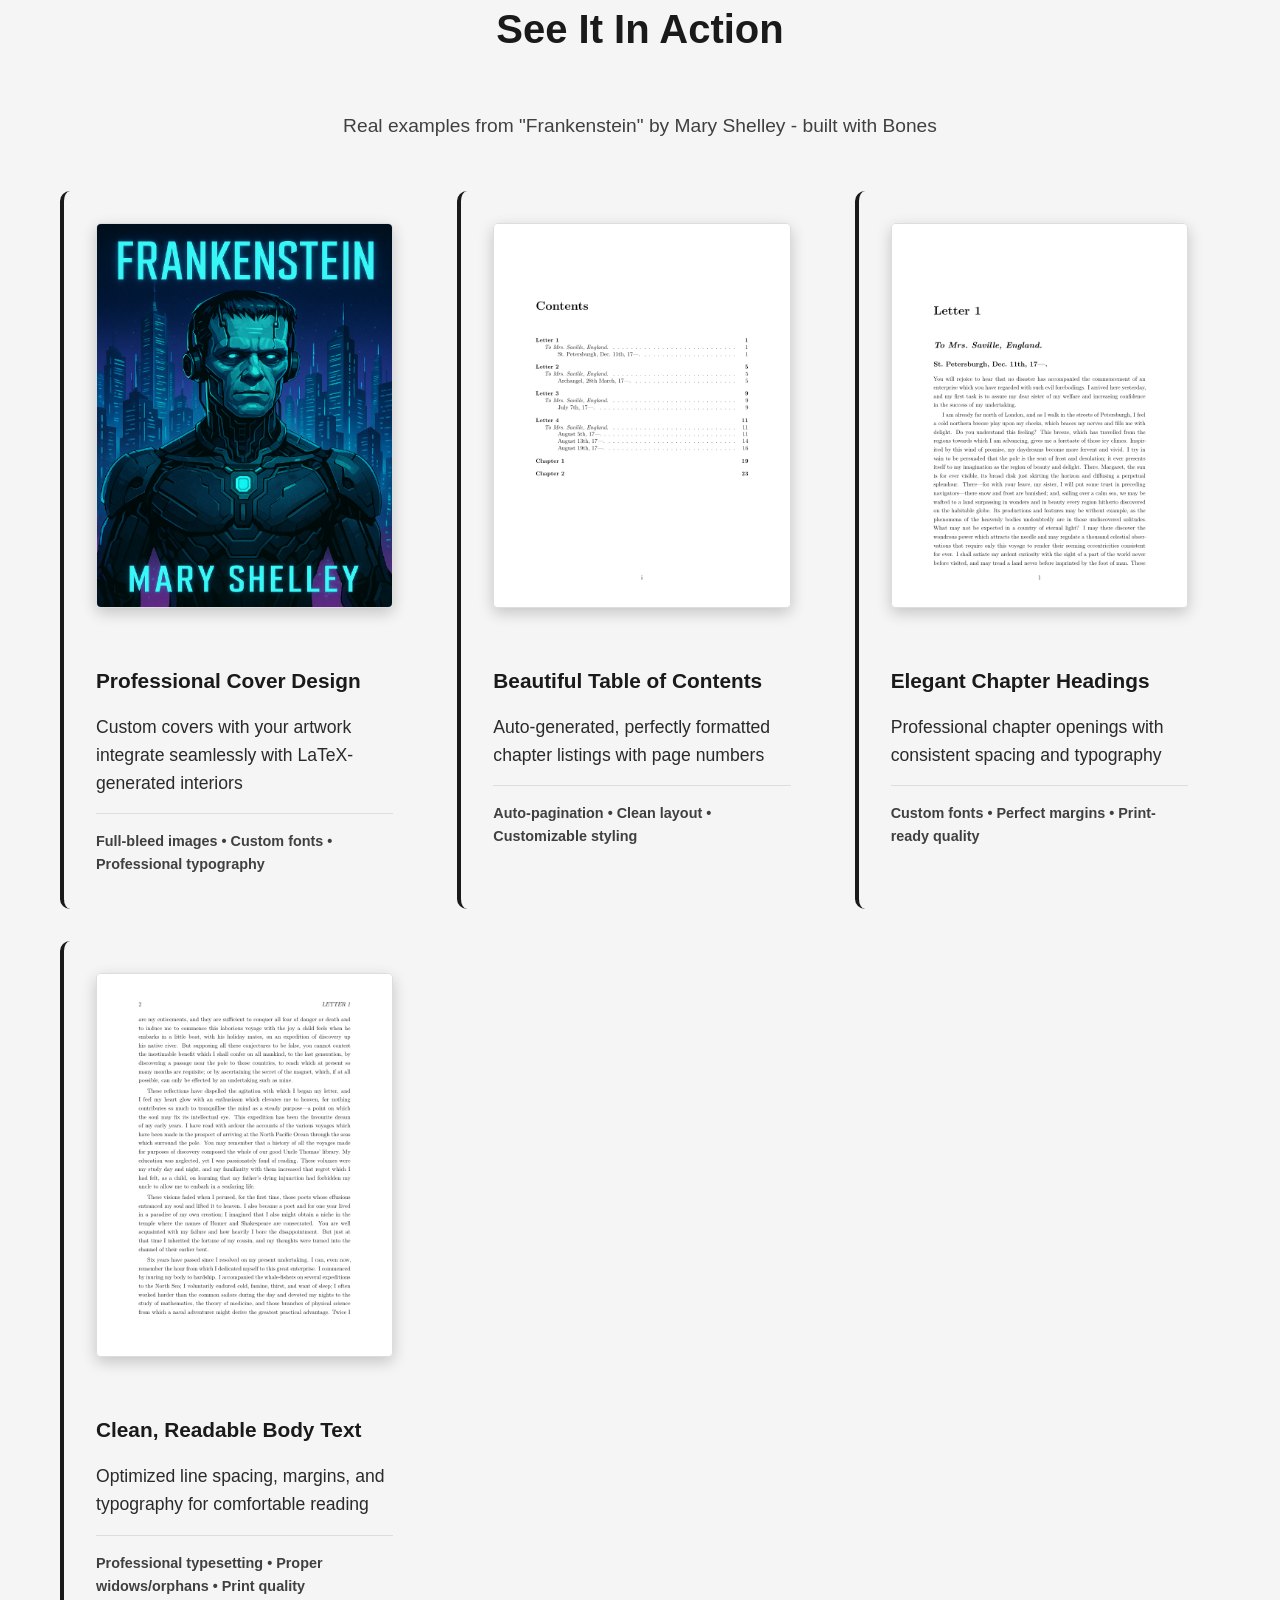
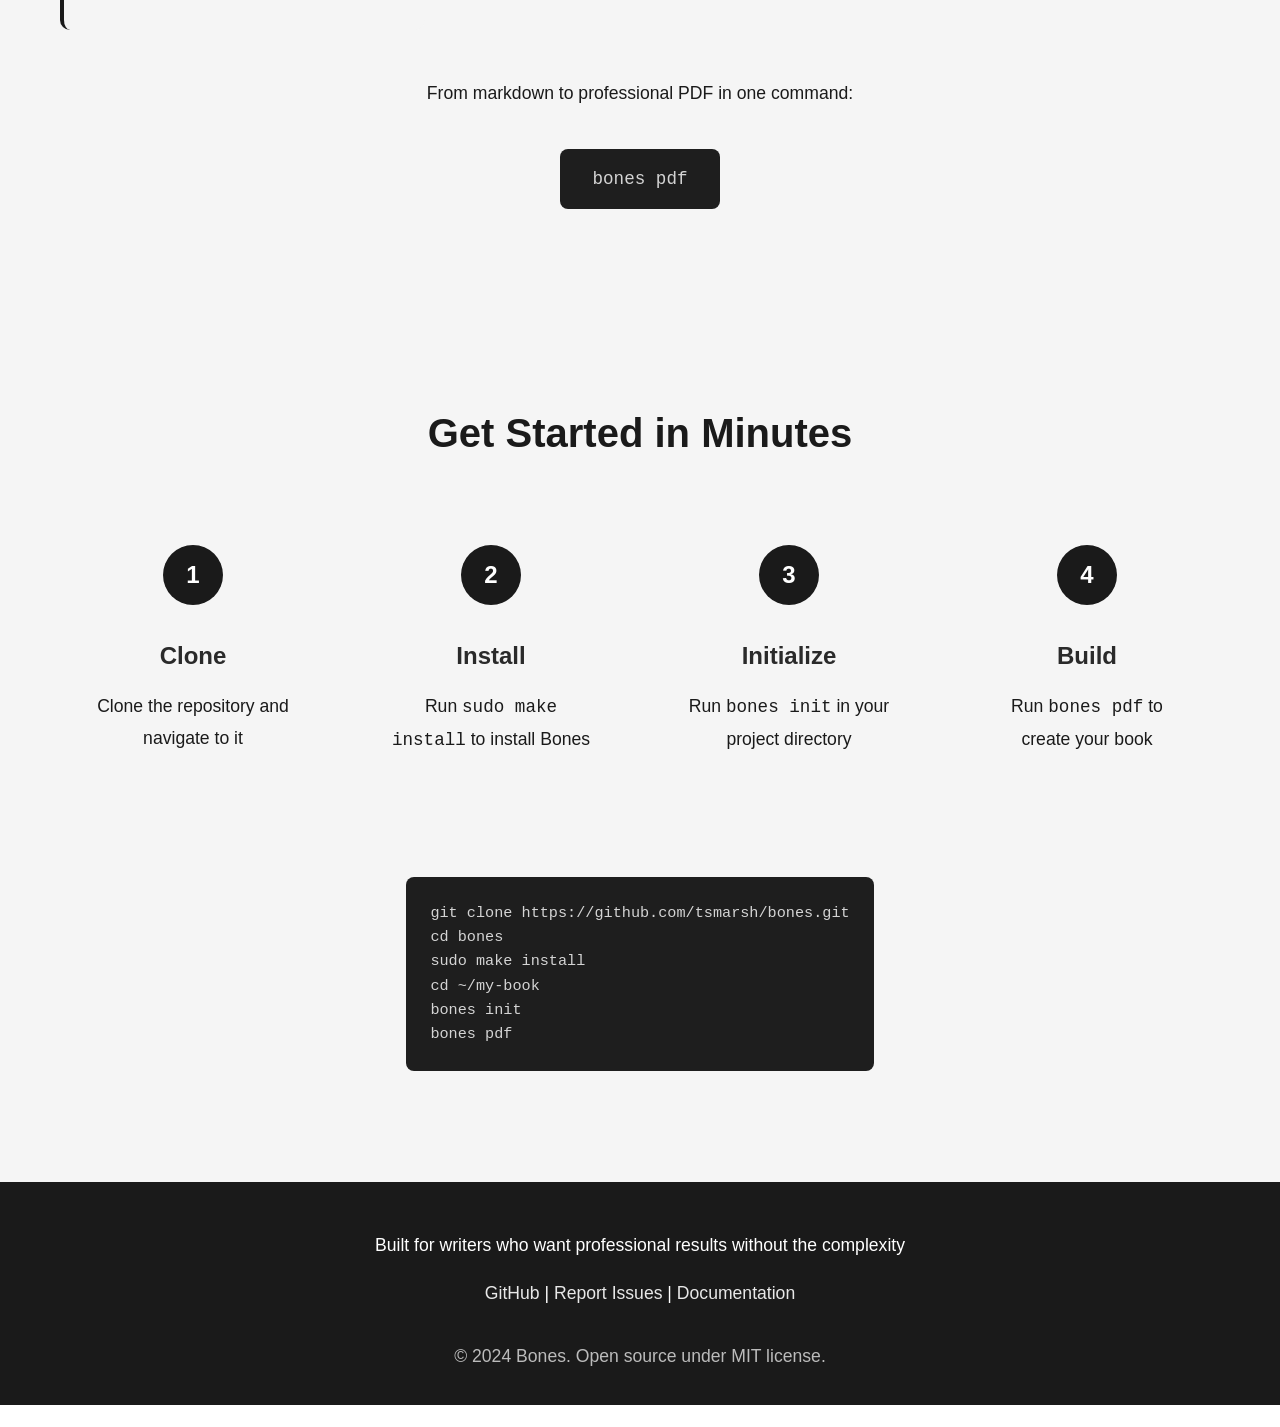
==== commit 79b81eb0: "pulling out css" ====
--- a/docs/index.html
+++ b/docs/index.html
@@ -5,404 +5,7 @@
     <meta name="viewport" content="width=device-width, initial-scale=1.0">
     <meta name="description" content="Bones - A professional publishing toolchain for fiction writers. Transform markdown into beautiful PDFs, EPUBs, and audiobooks with AI-assisted editing.">
     <title>Bones - Professional Publishing for Fiction Writers</title>
-    <style>
-        * {
-            margin: 0;
-            padding: 0;
-            box-sizing: border-box;
-        }
-
-        :root {
-            --primary: #1a1a1a;
-            --secondary: #2a2a2a;
-            --accent: #404040;
-            --light: #f5f5f5;
-            --dark: #0a0a0a;
-            --code-bg: #1e1e1e;
-            --bone-white: #e8e8e8;
-        }
-
-        body {
-            font-family: -apple-system, BlinkMacSystemFont, 'Segoe UI', Roboto, 'Helvetica Neue', Arial, sans-serif;
-            line-height: 1.6;
-            color: var(--primary);
-            background: #fff;
-        }
-
-        .container {
-            max-width: 1200px;
-            margin: 0 auto;
-            padding: 0 20px;
-        }
-
-        /* Header */
-        header {
-            background: var(--primary);
-            color: white;
-            padding: 1rem 0;
-            position: sticky;
-            top: 0;
-            z-index: 100;
-            box-shadow: 0 2px 10px rgba(0,0,0,0.1);
-        }
-
-        header .container {
-            display: flex;
-            justify-content: space-between;
-            align-items: center;
-        }
-
-        header .logo-container {
-            display: flex;
-            align-items: center;
-            gap: 1rem;
-        }
-
-        header .logo {
-            height: 50px;
-            width: auto;
-        }
-
-        header h1 {
-            font-size: 1.8rem;
-            font-weight: 700;
-        }
-
-        nav a {
-            color: white;
-            text-decoration: none;
-            margin-left: 2rem;
-            font-weight: 500;
-            transition: color 0.3s;
-        }
-
-        nav a:hover {
-            color: var(--bone-white);
-        }
-
-        /* Hero */
-        .hero {
-            background: linear-gradient(135deg, var(--dark) 0%, var(--secondary) 100%);
-            color: white;
-            padding: 6rem 0;
-            text-align: center;
-            position: relative;
-            overflow: hidden;
-        }
-
-        .hero::before {
-            content: '';
-            position: absolute;
-            top: 50%;
-            left: 50%;
-            transform: translate(-50%, -50%);
-            width: 300px;
-            height: 300px;
-            background-image: url('images/logo.png');
-            background-size: contain;
-            background-repeat: no-repeat;
-            opacity: 0.03;
-            pointer-events: none;
-        }
-
-        .hero h2 {
-            font-size: 3rem;
-            margin-bottom: 1rem;
-            font-weight: 700;
-        }
-
-        .hero p {
-            font-size: 1.3rem;
-            margin-bottom: 2rem;
-            opacity: 0.9;
-        }
-
-        .cta-buttons {
-            display: flex;
-            gap: 1rem;
-            justify-content: center;
-            flex-wrap: wrap;
-        }
-
-        .btn {
-            display: inline-block;
-            padding: 1rem 2rem;
-            border-radius: 5px;
-            text-decoration: none;
-            font-weight: 600;
-            transition: all 0.3s;
-            border: 2px solid transparent;
-        }
-
-        .btn-primary {
-            background: white;
-            color: var(--primary);
-        }
-
-        .btn-primary:hover {
-            background: var(--bone-white);
-            transform: translateY(-2px);
-            box-shadow: 0 5px 15px rgba(255, 255, 255, 0.3);
-        }
-
-        .btn-secondary {
-            background: transparent;
-            color: white;
-            border: 2px solid white;
-        }
-
-        .btn-secondary:hover {
-            background: white;
-            color: var(--primary);
-        }
-
-        /* Features */
-        .features {
-            padding: 5rem 0;
-            background: var(--light);
-        }
-
-        .section-title {
-            text-align: center;
-            font-size: 2.5rem;
-            margin-bottom: 3rem;
-            color: var(--primary);
-        }
-
-        .feature-grid {
-            display: grid;
-            grid-template-columns: repeat(auto-fit, minmax(300px, 1fr));
-            gap: 2rem;
-            margin-bottom: 3rem;
-        }
-
-        .feature-card {
-            background: white;
-            padding: 2rem;
-            border-radius: 10px;
-            box-shadow: 0 5px 15px rgba(0,0,0,0.1);
-            transition: transform 0.3s;
-        }
-
-        .feature-card:hover {
-            transform: translateY(-5px);
-        }
-
-        .feature-card h3 {
-            color: var(--primary);
-            margin-bottom: 1rem;
-            font-size: 1.5rem;
-        }
-
-        .feature-icon {
-            font-size: 3rem;
-            margin-bottom: 1rem;
-        }
-
-        /* Code Section */
-        .code-demo {
-            padding: 5rem 0;
-            background: white;
-        }
-
-        pre {
-            background: var(--code-bg);
-            color: #d4d4d4;
-            padding: 2rem;
-            border-radius: 10px;
-            overflow-x: auto;
-            margin: 2rem 0;
-            box-shadow: 0 5px 15px rgba(0,0,0,0.2);
-        }
-
-        code {
-            font-family: 'Courier New', Courier, monospace;
-            font-size: 0.95rem;
-        }
-
-        .comment {
-            color: #6a9955;
-        }
-
-        .command {
-            color: #4ec9b0;
-        }
-
-        /* AI Features */
-        .ai-features {
-            padding: 5rem 0;
-            background: linear-gradient(135deg, var(--secondary) 0%, var(--primary) 100%);
-            color: white;
-        }
-
-        .ai-features .section-title {
-            color: white;
-        }
-
-        .ai-grid {
-            display: grid;
-            grid-template-columns: repeat(auto-fit, minmax(350px, 1fr));
-            gap: 2rem;
-        }
-
-        .ai-card {
-            background: rgba(255,255,255,0.1);
-            backdrop-filter: blur(10px);
-            padding: 2rem;
-            border-radius: 10px;
-            border: 1px solid rgba(255,255,255,0.2);
-        }
-
-        .ai-card h3 {
-            font-size: 1.8rem;
-            margin-bottom: 1rem;
-        }
-
-        .ai-card ul {
-            list-style: none;
-            margin-top: 1rem;
-        }
-
-        .ai-card li {
-            padding: 0.5rem 0;
-            padding-left: 1.5rem;
-            position: relative;
-        }
-
-        .ai-card li:before {
-            content: "✓";
-            position: absolute;
-            left: 0;
-            color: #4ade80;
-            font-weight: bold;
-        }
-
-        /* Showcase */
-        .showcase {
-            padding: 5rem 0;
-            background: white;
-        }
-
-        .showcase-grid {
-            display: grid;
-            grid-template-columns: repeat(auto-fit, minmax(280px, 1fr));
-            gap: 2rem;
-        }
-
-        .showcase-item {
-            background: var(--light);
-            padding: 2rem;
-            border-radius: 10px;
-            border-left: 4px solid var(--primary);
-            transition: transform 0.3s, box-shadow 0.3s;
-            display: flex;
-            flex-direction: column;
-        }
-
-        .showcase-item:hover {
-            transform: translateY(-5px);
-            box-shadow: 0 10px 20px rgba(0,0,0,0.1);
-        }
-
-        .showcase-image {
-            width: 100%;
-            height: auto;
-            border-radius: 5px;
-            margin-bottom: 1.5rem;
-            box-shadow: 0 5px 15px rgba(0,0,0,0.2);
-            border: 1px solid #ddd;
-        }
-
-        .showcase-item h3 {
-            color: var(--primary);
-            margin-bottom: 1rem;
-            font-size: 1.3rem;
-        }
-
-        .showcase-item p {
-            color: var(--secondary);
-            margin-bottom: 1rem;
-            line-height: 1.6;
-        }
-
-        .feature-highlight {
-            font-size: 0.9rem;
-            color: var(--accent);
-            font-weight: 600;
-            padding-top: 1rem;
-            border-top: 1px solid #ddd;
-        }
-
-        /* Installation */
-        .installation {
-            padding: 5rem 0;
-            background: var(--light);
-        }
-
-        .install-steps {
-            display: grid;
-            grid-template-columns: repeat(auto-fit, minmax(250px, 1fr));
-            gap: 2rem;
-            margin-top: 2rem;
-        }
-
-        .step {
-            text-align: center;
-            padding: 2rem;
-        }
-
-        .step-number {
-            width: 60px;
-            height: 60px;
-            background: var(--primary);
-            color: white;
-            border-radius: 50%;
-            display: flex;
-            align-items: center;
-            justify-content: center;
-            font-size: 1.5rem;
-            font-weight: bold;
-            margin: 0 auto 1rem;
-        }
-
-        /* Footer */
-        footer {
-            background: var(--primary);
-            color: white;
-            padding: 3rem 0 1rem;
-            text-align: center;
-        }
-
-        footer a {
-            color: var(--bone-white);
-            text-decoration: none;
-        }
-
-        footer a:hover {
-            text-decoration: underline;
-            color: white;
-        }
-
-        /* Responsive */
-        @media (max-width: 768px) {
-            .hero h2 {
-                font-size: 2rem;
-            }
-
-            .hero p {
-                font-size: 1.1rem;
-            }
-
-            nav {
-                display: none;
-            }
-
-            .feature-grid,
-            .ai-grid {
-                grid-template-columns: 1fr;
-            }
-        }
-    </style>
+    <link rel="stylesheet" href="css/bones.css">
 </head>
 <body>
     <header>
@@ -414,7 +17,8 @@
             <nav>
                 <a href="#features">Features</a>
                 <a href="#ai">AI Tools</a>
-                <a href="#install">Install</a>
+                <a href="plain-text-workflow.html">Plain Text</a>
+                <a href="git-for-authors.html">Git Guide</a>
                 <a href="https://github.com/tsmarsh/bones">GitHub</a>
             </nav>
         </div>
--- a/docs/css/bones.css
+++ b/docs/css/bones.css
@@ -0,0 +1,560 @@
+/* Bones Documentation Styles */
+
+* {
+    margin: 0;
+    padding: 0;
+    box-sizing: border-box;
+}
+
+:root {
+    --primary: #1a1a1a;
+    --secondary: #2a2a2a;
+    --accent: #404040;
+    --light: #f5f5f5;
+    --dark: #0a0a0a;
+    --code-bg: #1e1e1e;
+    --bone-white: #e8e8e8;
+    --success: #4ade80;
+    --warning: #fbbf24;
+}
+
+body {
+    font-family: -apple-system, BlinkMacSystemFont, 'Segoe UI', Roboto, 'Helvetica Neue', Arial, sans-serif;
+    line-height: 1.6;
+    color: var(--primary);
+    background: #fff;
+}
+
+.container {
+    max-width: 1200px;
+    margin: 0 auto;
+    padding: 0 20px;
+}
+
+/* Header */
+header {
+    background: var(--primary);
+    color: white;
+    padding: 1rem 0;
+    position: sticky;
+    top: 0;
+    z-index: 100;
+    box-shadow: 0 2px 10px rgba(0,0,0,0.1);
+}
+
+header .container {
+    display: flex;
+    justify-content: space-between;
+    align-items: center;
+}
+
+header .logo-container {
+    display: flex;
+    align-items: center;
+    gap: 1rem;
+}
+
+header .logo {
+    height: 50px;
+    width: auto;
+}
+
+header h1 {
+    font-size: 1.8rem;
+    font-weight: 700;
+}
+
+nav a {
+    color: white;
+    text-decoration: none;
+    margin-left: 2rem;
+    font-weight: 500;
+    transition: color 0.3s;
+}
+
+nav a:hover {
+    color: var(--bone-white);
+}
+
+/* Hero */
+.hero {
+    background: linear-gradient(135deg, var(--dark) 0%, var(--secondary) 100%);
+    color: white;
+    padding: 6rem 0;
+    text-align: center;
+    position: relative;
+    overflow: hidden;
+}
+
+.hero::before {
+    content: '';
+    position: absolute;
+    top: 50%;
+    left: 50%;
+    transform: translate(-50%, -50%);
+    width: 300px;
+    height: 300px;
+    background-image: url('../images/logo.png');
+    background-size: contain;
+    background-repeat: no-repeat;
+    opacity: 0.03;
+    pointer-events: none;
+}
+
+.hero h2 {
+    font-size: 3rem;
+    margin-bottom: 1rem;
+    font-weight: 700;
+}
+
+.hero p {
+    font-size: 1.3rem;
+    margin-bottom: 2rem;
+    opacity: 0.9;
+}
+
+/* Buttons */
+.cta-buttons {
+    display: flex;
+    gap: 1rem;
+    justify-content: center;
+    flex-wrap: wrap;
+}
+
+.btn {
+    display: inline-block;
+    padding: 1rem 2rem;
+    border-radius: 5px;
+    text-decoration: none;
+    font-weight: 600;
+    transition: all 0.3s;
+    border: 2px solid transparent;
+}
+
+.btn-primary {
+    background: white;
+    color: var(--primary);
+}
+
+.btn-primary:hover {
+    background: var(--bone-white);
+    transform: translateY(-2px);
+    box-shadow: 0 5px 15px rgba(255, 255, 255, 0.3);
+}
+
+.btn-secondary {
+    background: transparent;
+    color: white;
+    border: 2px solid white;
+}
+
+.btn-secondary:hover {
+    background: white;
+    color: var(--primary);
+}
+
+/* Content sections */
+section {
+    padding: 4rem 0;
+}
+
+section:nth-child(even) {
+    background: var(--light);
+}
+
+h2 {
+    font-size: 2rem;
+    margin-bottom: 2rem;
+    color: var(--primary);
+}
+
+h3 {
+    font-size: 1.5rem;
+    margin: 2rem 0 1rem;
+    color: var(--secondary);
+}
+
+p {
+    margin-bottom: 1rem;
+    font-size: 1.1rem;
+    line-height: 1.8;
+}
+
+/* Section title */
+.section-title {
+    text-align: center;
+    font-size: 2.5rem;
+    margin-bottom: 3rem;
+    color: var(--primary);
+}
+
+/* Features */
+.features {
+    padding: 5rem 0;
+    background: var(--light);
+}
+
+.feature-grid {
+    display: grid;
+    grid-template-columns: repeat(auto-fit, minmax(300px, 1fr));
+    gap: 2rem;
+    margin-bottom: 3rem;
+}
+
+.feature-card {
+    background: white;
+    padding: 2rem;
+    border-radius: 10px;
+    box-shadow: 0 5px 15px rgba(0,0,0,0.1);
+    transition: transform 0.3s;
+}
+
+.feature-card:hover {
+    transform: translateY(-5px);
+}
+
+.feature-card h3 {
+    color: var(--primary);
+    margin-bottom: 1rem;
+    font-size: 1.5rem;
+}
+
+.feature-icon {
+    font-size: 3rem;
+    margin-bottom: 1rem;
+}
+
+/* Benefits list */
+.benefits {
+    display: grid;
+    grid-template-columns: repeat(auto-fit, minmax(300px, 1fr));
+    gap: 2rem;
+    margin: 2rem 0;
+}
+
+.benefit-card {
+    background: white;
+    padding: 2rem;
+    border-radius: 10px;
+    border-left: 4px solid var(--primary);
+    box-shadow: 0 5px 15px rgba(0,0,0,0.1);
+}
+
+.benefit-card h3 {
+    margin-top: 0;
+    display: flex;
+    align-items: center;
+    gap: 0.5rem;
+}
+
+.benefit-icon {
+    font-size: 1.5rem;
+}
+
+/* Comparison grid */
+.comparison-grid {
+    display: grid;
+    grid-template-columns: repeat(auto-fit, minmax(300px, 1fr));
+    gap: 2rem;
+    margin: 2rem 0;
+}
+
+.comparison-card {
+    background: white;
+    padding: 2rem;
+    border-radius: 10px;
+    border-left: 4px solid var(--primary);
+    box-shadow: 0 5px 15px rgba(0,0,0,0.1);
+}
+
+.comparison-card h3 {
+    margin-top: 0;
+    display: flex;
+    align-items: center;
+    gap: 0.5rem;
+}
+
+.comparison-icon {
+    font-size: 1.5rem;
+}
+
+/* Code blocks */
+.code-demo {
+    padding: 5rem 0;
+    background: white;
+}
+
+pre {
+    background: var(--code-bg);
+    color: #d4d4d4;
+    padding: 1.5rem;
+    border-radius: 8px;
+    overflow-x: auto;
+    margin: 1.5rem 0;
+    font-size: 0.95rem;
+}
+
+code {
+    font-family: 'Courier New', Courier, monospace;
+}
+
+.comment {
+    color: #6a9955;
+}
+
+.command {
+    color: #4ec9b0;
+}
+
+/* AI Features */
+.ai-features {
+    padding: 5rem 0;
+    background: linear-gradient(135deg, var(--secondary) 0%, var(--primary) 100%);
+    color: white;
+}
+
+.ai-features .section-title {
+    color: white;
+}
+
+.ai-grid {
+    display: grid;
+    grid-template-columns: repeat(auto-fit, minmax(350px, 1fr));
+    gap: 2rem;
+}
+
+.ai-card {
+    background: rgba(255,255,255,0.1);
+    backdrop-filter: blur(10px);
+    padding: 2rem;
+    border-radius: 10px;
+    border: 1px solid rgba(255,255,255,0.2);
+}
+
+.ai-card h3 {
+    font-size: 1.8rem;
+    margin-bottom: 1rem;
+}
+
+.ai-card ul {
+    list-style: none;
+    margin-top: 1rem;
+}
+
+.ai-card li {
+    padding: 0.5rem 0;
+    padding-left: 1.5rem;
+    position: relative;
+}
+
+.ai-card li:before {
+    content: "✓";
+    position: absolute;
+    left: 0;
+    color: #4ade80;
+    font-weight: bold;
+}
+
+/* Showcase */
+.showcase {
+    padding: 5rem 0;
+    background: white;
+}
+
+.showcase-grid {
+    display: grid;
+    grid-template-columns: repeat(auto-fit, minmax(280px, 1fr));
+    gap: 2rem;
+}
+
+.showcase-item {
+    background: var(--light);
+    padding: 2rem;
+    border-radius: 10px;
+    border-left: 4px solid var(--primary);
+    transition: transform 0.3s, box-shadow 0.3s;
+    display: flex;
+    flex-direction: column;
+}
+
+.showcase-item:hover {
+    transform: translateY(-5px);
+    box-shadow: 0 10px 20px rgba(0,0,0,0.1);
+}
+
+.showcase-image {
+    width: 100%;
+    height: auto;
+    border-radius: 5px;
+    margin-bottom: 1.5rem;
+    box-shadow: 0 5px 15px rgba(0,0,0,0.2);
+    border: 1px solid #ddd;
+}
+
+.showcase-item h3 {
+    color: var(--primary);
+    margin-bottom: 1rem;
+    font-size: 1.3rem;
+}
+
+.showcase-item p {
+    color: var(--secondary);
+    margin-bottom: 1rem;
+    line-height: 1.6;
+}
+
+.feature-highlight {
+    font-size: 0.9rem;
+    color: var(--accent);
+    font-weight: 600;
+    padding-top: 1rem;
+    border-top: 1px solid #ddd;
+}
+
+/* Installation */
+.installation {
+    padding: 5rem 0;
+    background: var(--light);
+}
+
+.install-steps {
+    display: grid;
+    grid-template-columns: repeat(auto-fit, minmax(250px, 1fr));
+    gap: 2rem;
+    margin-top: 2rem;
+}
+
+.step {
+    text-align: center;
+    padding: 2rem;
+}
+
+.step-number {
+    width: 60px;
+    height: 60px;
+    background: var(--primary);
+    color: white;
+    border-radius: 50%;
+    display: flex;
+    align-items: center;
+    justify-content: center;
+    font-size: 1.5rem;
+    font-weight: bold;
+    margin: 0 auto 1rem;
+}
+
+/* Diagram container */
+.diagram-container {
+    background: white;
+    padding: 2rem;
+    border-radius: 10px;
+    margin: 2rem 0;
+    box-shadow: 0 5px 15px rgba(0,0,0,0.1);
+}
+
+.diagram-title {
+    text-align: center;
+    font-weight: 600;
+    margin-bottom: 1rem;
+    color: var(--secondary);
+}
+
+/* Scenario boxes */
+.scenario {
+    background: linear-gradient(135deg, #667eea22 0%, #764ba222 100%);
+    border-left: 4px solid #667eea;
+    padding: 2rem;
+    border-radius: 8px;
+    margin: 2rem 0;
+}
+
+.scenario h4 {
+    font-size: 1.2rem;
+    margin-bottom: 1rem;
+    color: #667eea;
+}
+
+/* Workflow boxes */
+.workflow {
+    background: linear-gradient(135deg, #667eea22 0%, #764ba222 100%);
+    border-left: 4px solid #667eea;
+    padding: 2rem;
+    border-radius: 8px;
+    margin: 2rem 0;
+}
+
+.workflow h4 {
+    font-size: 1.2rem;
+    margin-bottom: 1rem;
+    color: #667eea;
+}
+
+/* Tips */
+.tip {
+    background: #fef3c7;
+    border-left: 4px solid var(--warning);
+    padding: 1.5rem;
+    border-radius: 8px;
+    margin: 2rem 0;
+}
+
+.tip-title {
+    font-weight: 600;
+    color: #92400e;
+    margin-bottom: 0.5rem;
+}
+
+/* List styling */
+ul {
+    margin: 1rem 0 1rem 2rem;
+    line-height: 1.8;
+}
+
+li {
+    margin-bottom: 0.5rem;
+}
+
+ol {
+    margin: 1rem 0 1rem 2rem;
+    line-height: 1.8;
+}
+
+/* Footer */
+footer {
+    background: var(--primary);
+    color: white;
+    padding: 3rem 0 1rem;
+    text-align: center;
+}
+
+footer a {
+    color: var(--bone-white);
+    text-decoration: none;
+}
+
+footer a:hover {
+    text-decoration: underline;
+    color: white;
+}
+
+/* Responsive */
+@media (max-width: 768px) {
+    .hero h2 {
+        font-size: 2rem;
+    }
+
+    .hero p {
+        font-size: 1.1rem;
+    }
+
+    nav {
+        display: none;
+    }
+
+    .feature-grid,
+    .ai-grid,
+    .benefits,
+    .comparison-grid {
+        grid-template-columns: 1fr;
+    }
+}
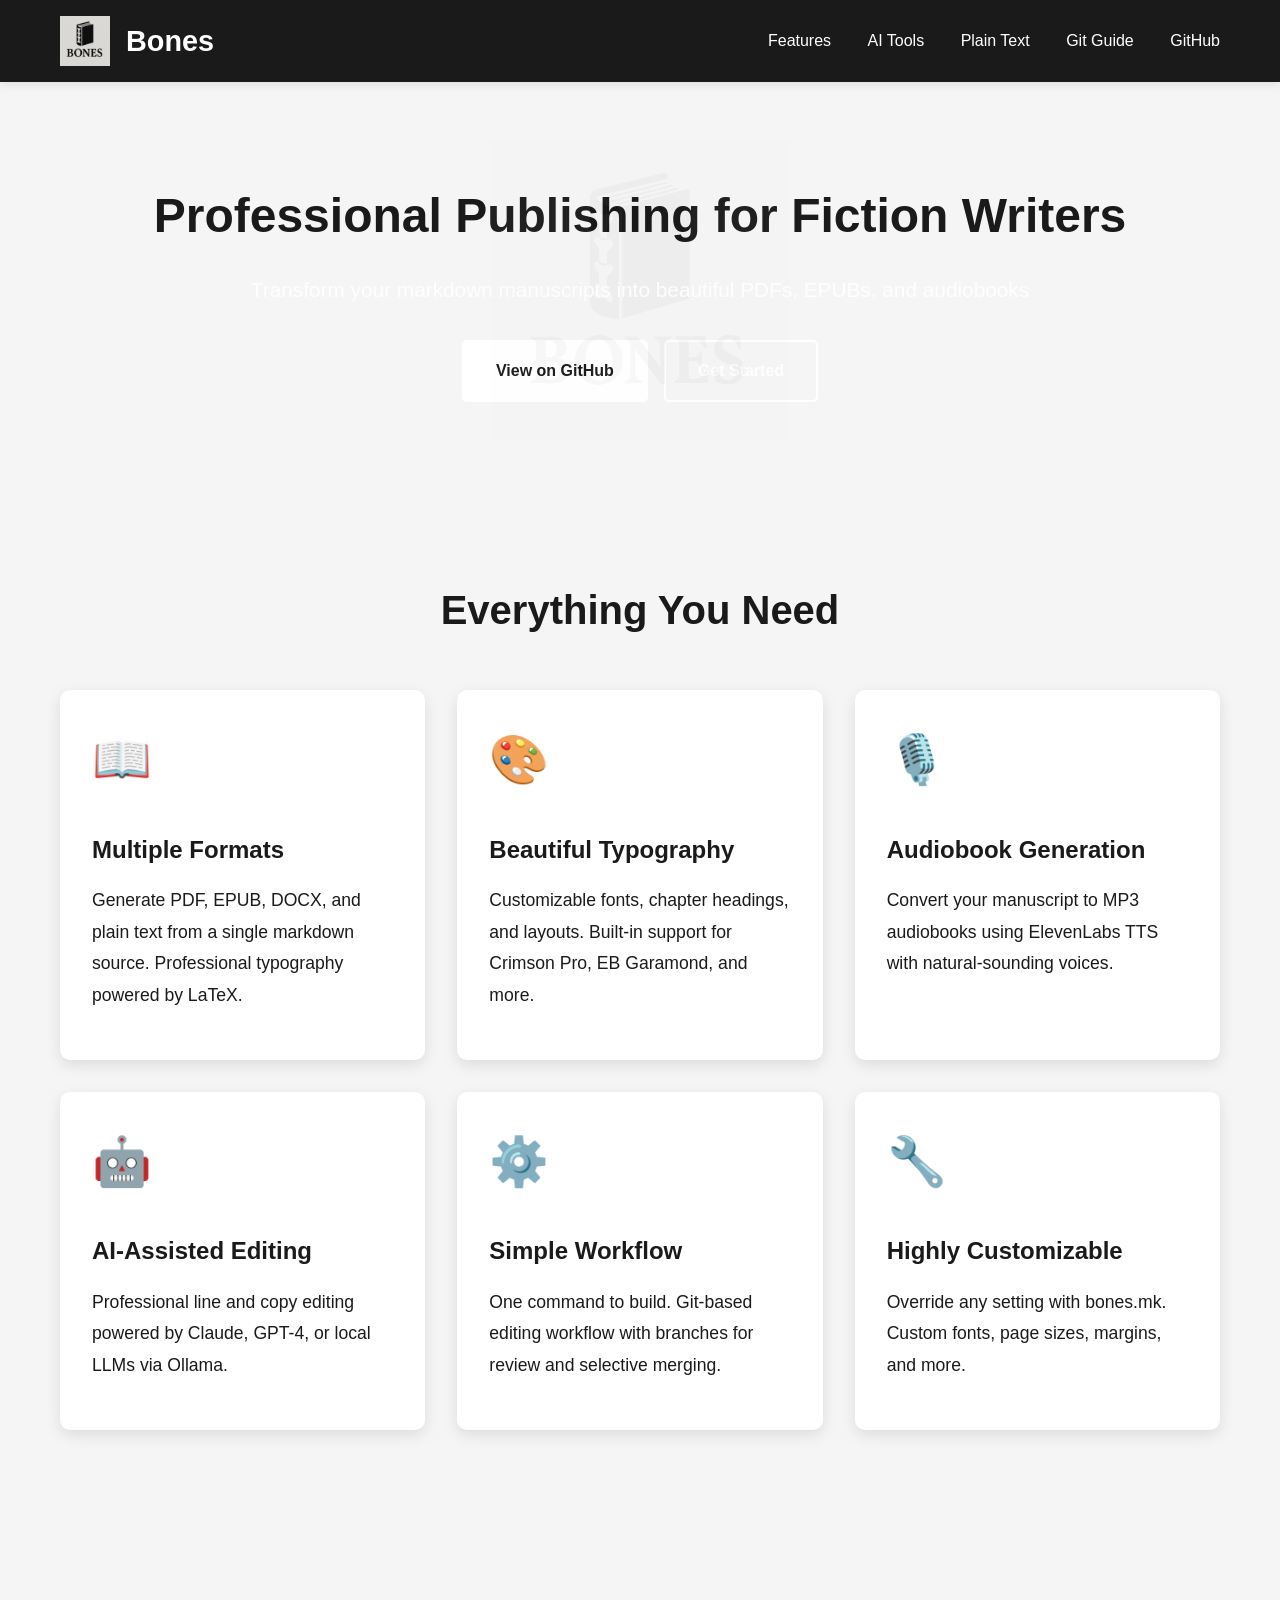
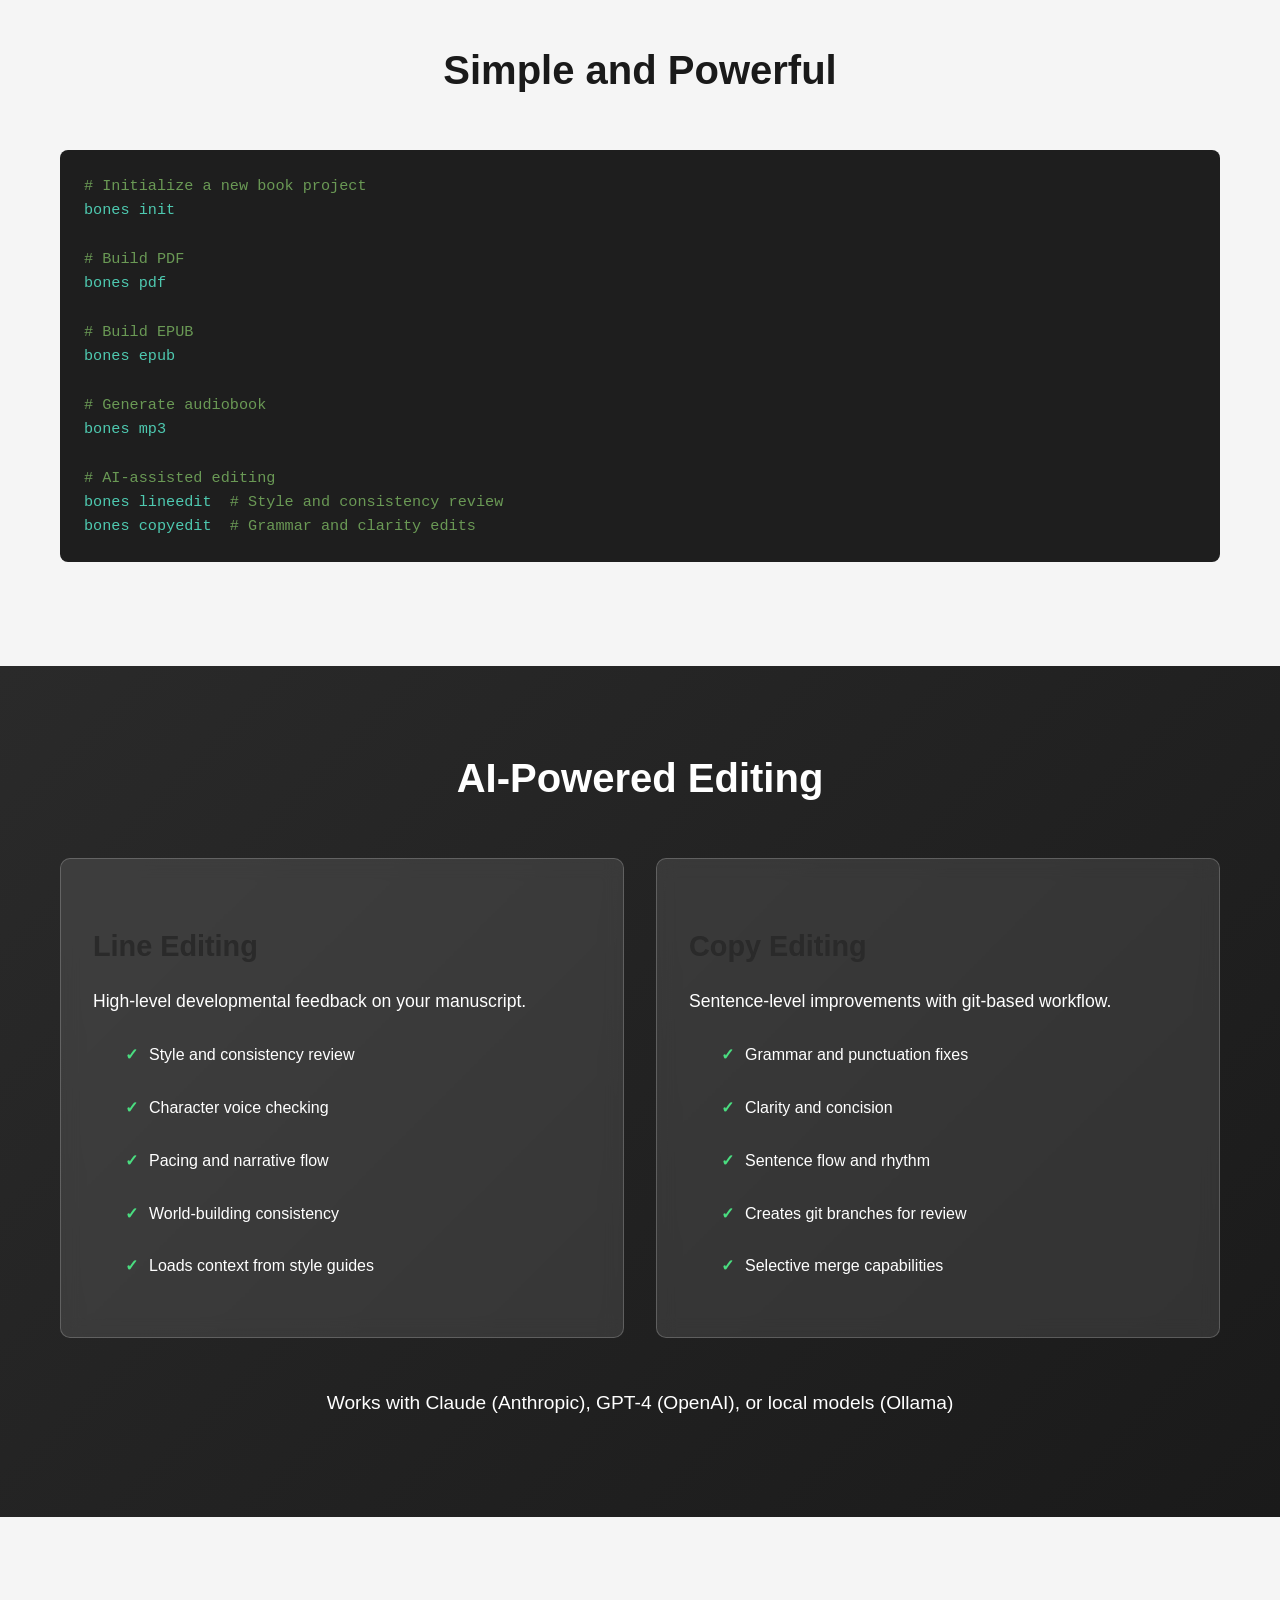
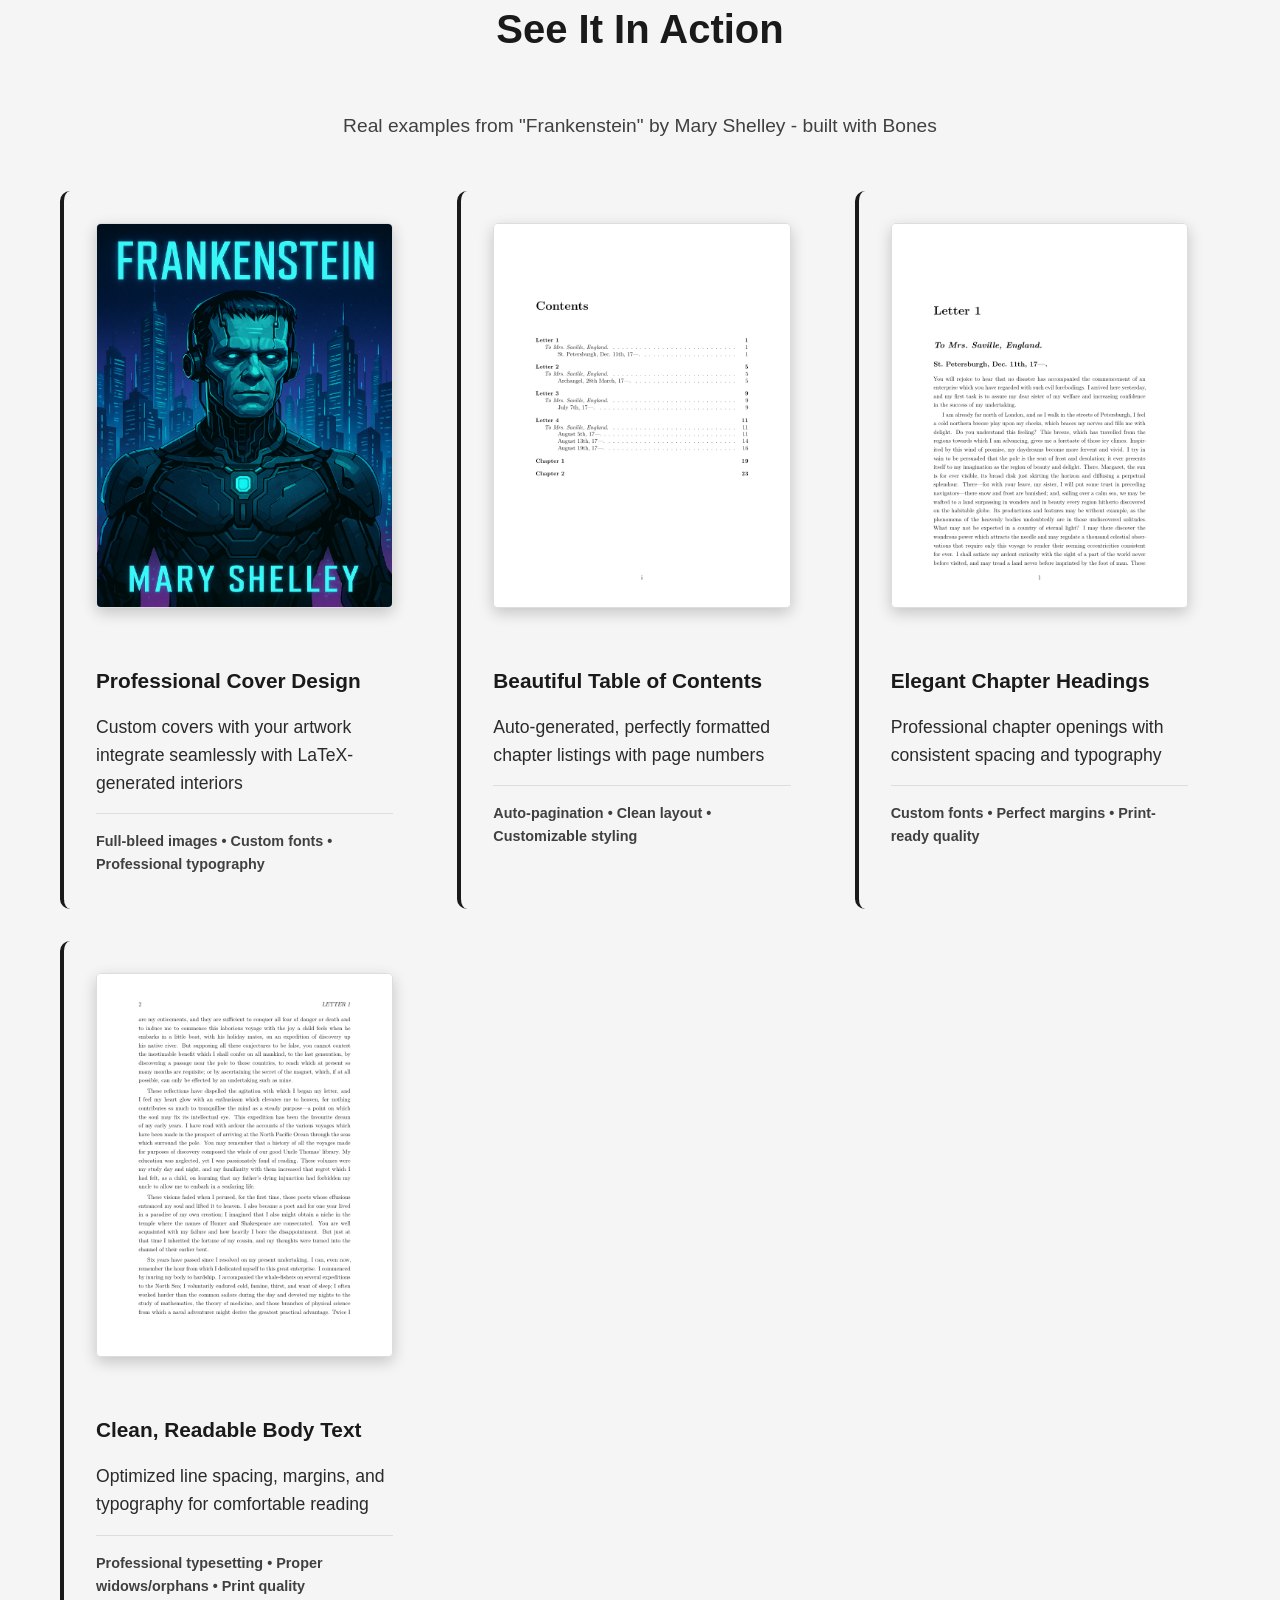
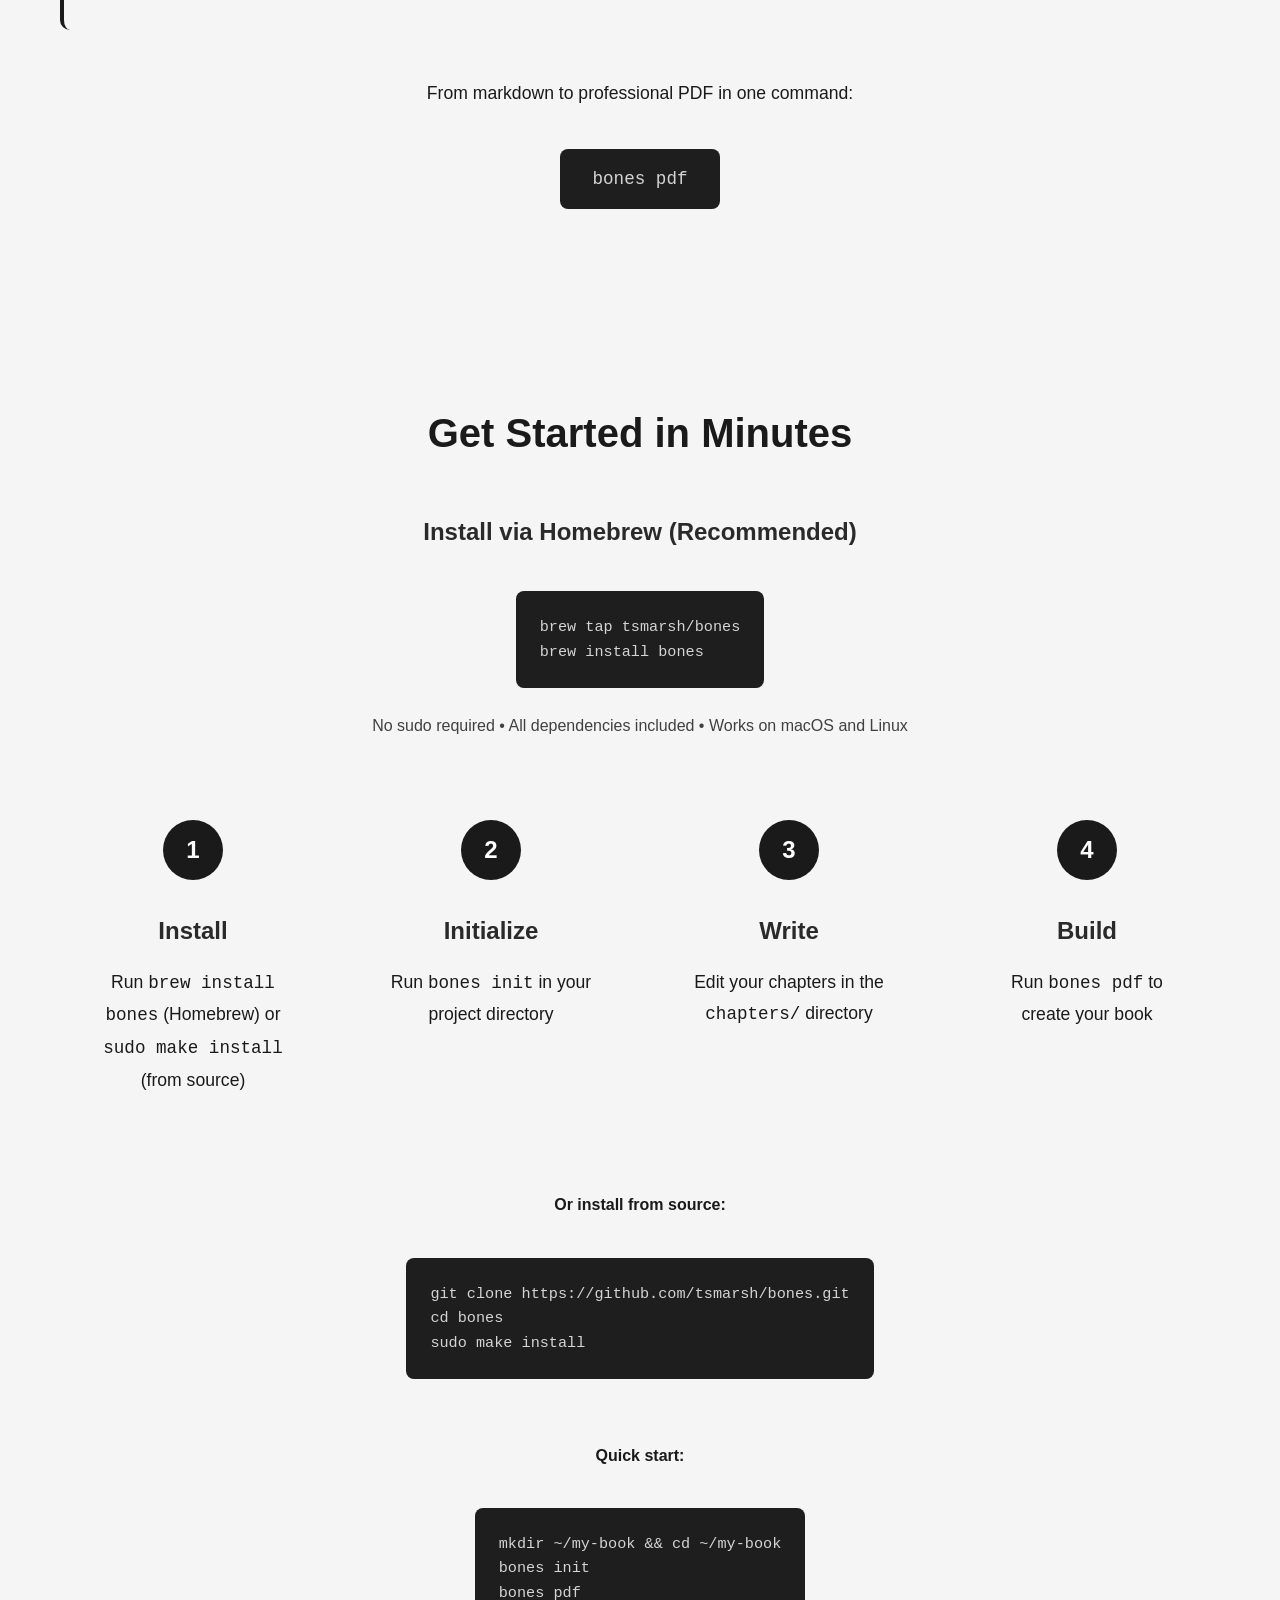
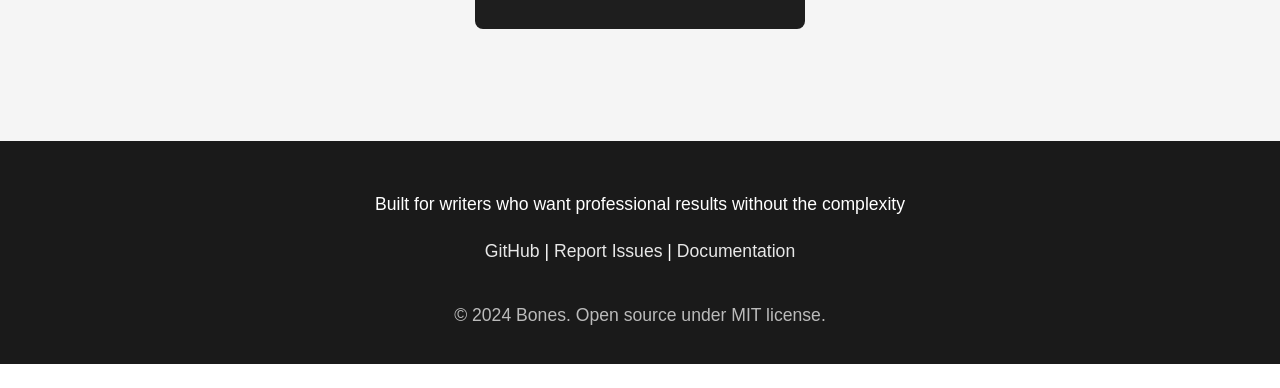
==== commit 0dca3c6b: "adding installation instructions" ====
--- a/docs/index.html
+++ b/docs/index.html
@@ -174,21 +174,29 @@
     <section id="install" class="installation">
         <div class="container">
             <h2 class="section-title">Get Started in Minutes</h2>
+
+            <div style="text-align: center; margin-bottom: 3rem;">
+                <h3 style="font-size: 1.5rem; margin-bottom: 1rem;">Install via Homebrew (Recommended)</h3>
+                <pre style="display: inline-block; text-align: left; margin-bottom: 1rem;"><code>brew tap tsmarsh/bones
+brew install bones</code></pre>
+                <p style="font-size: 1rem; color: var(--accent);">No sudo required • All dependencies included • Works on macOS and Linux</p>
+            </div>
+
             <div class="install-steps">
                 <div class="step">
                     <div class="step-number">1</div>
-                    <h3>Clone</h3>
-                    <p>Clone the repository and navigate to it</p>
+                    <h3>Install</h3>
+                    <p>Run <code>brew install bones</code> (Homebrew) or <code>sudo make install</code> (from source)</p>
                 </div>
                 <div class="step">
                     <div class="step-number">2</div>
-                    <h3>Install</h3>
-                    <p>Run <code>sudo make install</code> to install Bones</p>
-                </div>
-                <div class="step">
-                    <div class="step-number">3</div>
                     <h3>Initialize</h3>
                     <p>Run <code>bones init</code> in your project directory</p>
+                </div>
+                <div class="step">
+                    <div class="step-number">3</div>
+                    <h3>Write</h3>
+                    <p>Edit your chapters in the <code>chapters/</code> directory</p>
                 </div>
                 <div class="step">
                     <div class="step-number">4</div>
@@ -196,11 +204,17 @@
                     <p>Run <code>bones pdf</code> to create your book</p>
                 </div>
             </div>
+
             <div style="text-align: center; margin-top: 3rem;">
+                <h4 style="margin-bottom: 1rem;">Or install from source:</h4>
                 <pre style="display: inline-block; text-align: left;"><code>git clone https://github.com/tsmarsh/bones.git
 cd bones
-sudo make install
-cd ~/my-book
+sudo make install</code></pre>
+            </div>
+
+            <div style="text-align: center; margin-top: 2rem;">
+                <h4 style="margin-bottom: 1rem;">Quick start:</h4>
+                <pre style="display: inline-block; text-align: left;"><code>mkdir ~/my-book && cd ~/my-book
 bones init
 bones pdf</code></pre>
             </div>
